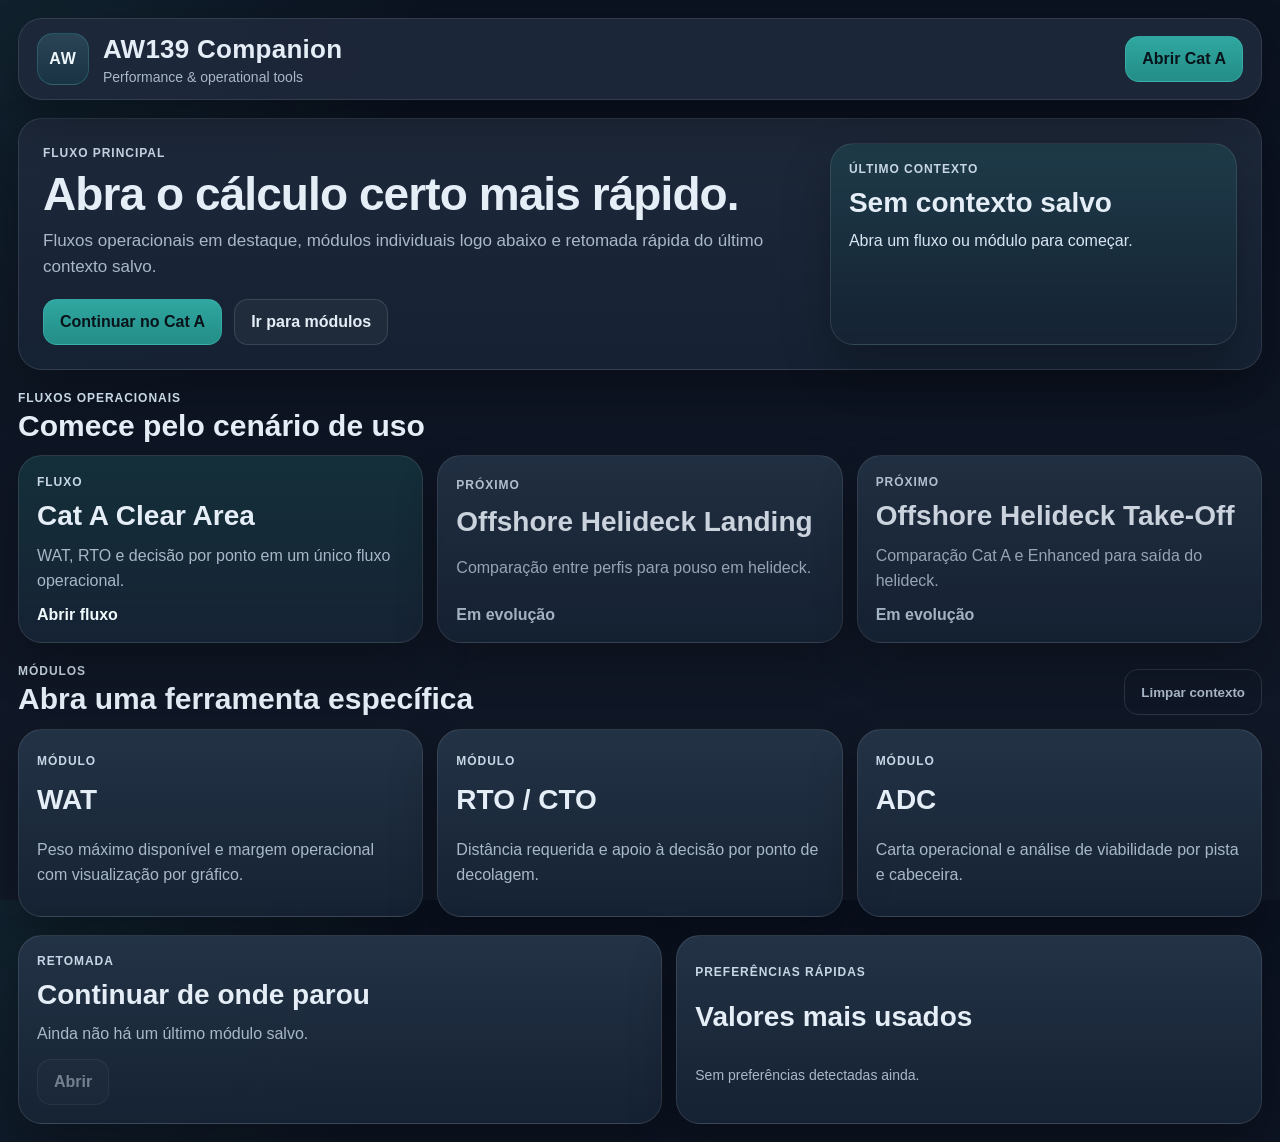
==== index.html @ 614b24d7 "Add files via upload" ====
<!doctype html>
<html lang="pt-BR">
<head>
  <meta charset="utf-8">
  <meta name="viewport" content="width=device-width, initial-scale=1, viewport-fit=cover">
  <meta name="theme-color" content="#0b1220">
  <title>AW139 Companion</title>
  <link rel="stylesheet" href="styles.css">
</head>
<body>
  <main class="home-shell">
    <header class="home-topbar">
      <div class="home-brand">
        <div class="brand-mark" aria-hidden="true">AW</div>
        <div>
          <div class="brand-title">AW139 Companion</div>
          <div class="brand-subtitle">Performance & operational tools</div>
        </div>
      </div>
      <nav class="topbar-actions" aria-label="Ações rápidas">
        <a class="topbar-btn primary" href="cata/">Abrir Cat A</a>
      </nav>
    </header>

    <section class="hero-panel">
      <div class="hero-copy">
        <span class="eyebrow">Fluxo principal</span>
        <h1>Abra o cálculo certo mais rápido.</h1>
        <p>Fluxos operacionais em destaque, módulos individuais logo abaixo e retomada rápida do último contexto salvo.</p>
        <div class="hero-actions">
          <a class="hero-btn primary" href="cata/">Continuar no Cat A</a>
          <a class="hero-btn" href="#modules">Ir para módulos</a>
        </div>
      </div>
      <aside class="resume-card" id="resumeCard">
        <span class="resume-tag">Último contexto</span>
        <h2 id="resumeTitle">Sem contexto salvo</h2>
        <p id="resumeSummary">Abra um fluxo ou módulo para começar.</p>
        <div class="resume-chips" id="resumeChips"></div>
      </aside>
    </section>

    <section class="home-section">
      <div class="section-head">
        <div>
          <span class="section-kicker">Fluxos operacionais</span>
          <h2>Comece pelo cenário de uso</h2>
        </div>
      </div>
      <div class="flow-grid">
        <a class="flow-card featured" href="cata/">
          <span class="card-tag">Fluxo</span>
          <h3>Cat A Clear Area</h3>
          <p>WAT, RTO e decisão por ponto em um único fluxo operacional.</p>
          <span class="card-cta">Abrir fluxo</span>
        </a>
        <article class="flow-card muted">
          <span class="card-tag">Próximo</span>
          <h3>Offshore Helideck Landing</h3>
          <p>Comparação entre perfis para pouso em helideck.</p>
          <span class="card-soon">Em evolução</span>
        </article>
        <article class="flow-card muted">
          <span class="card-tag">Próximo</span>
          <h3>Offshore Helideck Take-Off</h3>
          <p>Comparação Cat A e Enhanced para saída do helideck.</p>
          <span class="card-soon">Em evolução</span>
        </article>
      </div>
    </section>

    <section class="home-section" id="modules">
      <div class="section-head split">
        <div>
          <span class="section-kicker">Módulos</span>
          <h2>Abra uma ferramenta específica</h2>
        </div>
        <button id="clearContextBtn" class="ghost-btn" type="button">Limpar contexto</button>
      </div>
      <div class="module-grid">
        <a class="module-card" href="wat/?back=1&return=../index.html">
          <span class="card-tag">Módulo</span>
          <h3>WAT</h3>
          <p>Peso máximo disponível e margem operacional com visualização por gráfico.</p>
        </a>
        <a class="module-card" href="rto/?back=1&return=../index.html">
          <span class="card-tag">Módulo</span>
          <h3>RTO / CTO</h3>
          <p>Distância requerida e apoio à decisão por ponto de decolagem.</p>
        </a>
        <a class="module-card" href="adc/?back=1&return=../index.html">
          <span class="card-tag">Módulo</span>
          <h3>ADC</h3>
          <p>Carta operacional e análise de viabilidade por pista e cabeceira.</p>
        </a>
      </div>
    </section>

    <section class="home-section utility-grid">
      <article class="utility-card">
        <span class="card-tag">Retomada</span>
        <h3>Continuar de onde parou</h3>
        <p id="continueText">Ainda não há um último módulo salvo.</p>
        <a id="continueLink" class="utility-link disabled" href="cata/" aria-disabled="true">Abrir</a>
      </article>
      <article class="utility-card">
        <span class="card-tag">Preferências rápidas</span>
        <h3>Valores mais usados</h3>
        <div class="preference-list" id="preferenceList">
          <span class="empty-state">Sem preferências detectadas ainda.</span>
        </div>
      </article>
    </section>
  </main>
  <script src="shared/home.js"></script>
</body>
</html>
---- styles.css ----
:root{
  --bg:#0b1220;
  --bg2:#111827;
  --panel:#1e293b;
  --panel-2:#243447;
  --panel-3:#162334;
  --text:#e5eef7;
  --muted:#a9b8c8;
  --accent:#2fa7a0;
  --accent-2:#46c2ba;
  --line:rgba(255,255,255,.10);
  --shadow:0 22px 48px rgba(0,0,0,.28);
}
*{box-sizing:border-box}
html,body{height:100%}
body{
  margin:0;
  font-family:Inter,-apple-system,BlinkMacSystemFont,"Segoe UI",Roboto,Helvetica,Arial,sans-serif;
  color:var(--text);
  background:
    radial-gradient(circle at top left, rgba(70,194,186,.09), transparent 28%),
    linear-gradient(180deg,var(--bg) 0%,var(--bg2) 100%);
}

a{color:inherit}
.home-shell{min-height:100%;padding:18px;display:grid;gap:18px;max-width:1480px;margin:0 auto}
.home-topbar,
.hero-panel,
.flow-card,
.module-card,
.utility-card,
.resume-card{
  border:1px solid var(--line);
  border-radius:24px;
  box-shadow:var(--shadow);
}
.home-topbar{
  display:flex;
  align-items:center;
  justify-content:space-between;
  gap:16px;
  padding:14px 18px;
  background:rgba(30,41,59,.92);
  backdrop-filter:blur(12px);
}
.home-brand{display:flex;align-items:center;gap:14px;min-width:0}
.brand-mark{
  width:52px;height:52px;border-radius:16px;
  display:grid;place-items:center;
  font-weight:800;letter-spacing:.06em;
  background:linear-gradient(180deg,#2a4355,#193244);
  color:#eef8fb;
  border:1px solid rgba(70,194,186,.25);
}
.brand-title{font-size:26px;font-weight:700;letter-spacing:.01em}
.brand-subtitle{font-size:14px;color:var(--muted);margin-top:4px}
.topbar-actions{display:flex;gap:10px;align-items:center}
.topbar-btn,.hero-btn,.utility-link,.ghost-btn{
  border-radius:14px;
  border:1px solid rgba(255,255,255,.12);
  min-height:46px;
  padding:0 16px;
  display:inline-flex;
  align-items:center;
  justify-content:center;
  text-decoration:none;
  font-weight:700;
  cursor:pointer;
}
.topbar-btn.primary,.hero-btn.primary{
  background:linear-gradient(180deg,var(--accent),#248d87);
  color:#08131a;
  border-color:rgba(70,194,186,.45);
}
.hero-btn,.topbar-btn{background:rgba(255,255,255,.04)}
.ghost-btn{background:transparent;color:var(--muted)}
.hero-panel{
  display:grid;
  grid-template-columns:minmax(0,1.7fr) minmax(320px,.9fr);
  gap:18px;
  padding:24px;
  background:linear-gradient(180deg,rgba(30,41,59,.98),rgba(22,35,52,.96));
}
.eyebrow,.section-kicker,.card-tag,.resume-tag{
  display:inline-flex;
  align-items:center;
  gap:8px;
  font-size:12px;
  font-weight:800;
  letter-spacing:.08em;
  text-transform:uppercase;
  color:#c8d7e5;
}
.hero-copy h1{margin:10px 0 10px;font-size:46px;line-height:1.02;letter-spacing:-.02em}
.hero-copy p{margin:0;max-width:760px;color:var(--muted);line-height:1.55;font-size:17px}
.hero-actions{display:flex;gap:12px;flex-wrap:wrap;margin-top:18px}
.resume-card{
  background:linear-gradient(180deg,rgba(47,167,160,.16),rgba(22,35,52,.96));
  padding:18px;
  display:grid;
  gap:12px;
  align-content:start;
}
.resume-card h2{margin:0;font-size:28px;line-height:1.05}
.resume-card p{margin:0;color:#d8e6f2;line-height:1.5}
.resume-chips,.preference-list{display:flex;gap:8px;flex-wrap:wrap}
.chip,.pref-chip{
  min-height:34px;
  padding:6px 10px;
  border-radius:999px;
  background:rgba(255,255,255,.06);
  border:1px solid rgba(255,255,255,.08);
  color:#e6f1f9;
  font-size:12px;
}
.home-section{display:grid;gap:14px}
.section-head{display:flex;align-items:end;justify-content:space-between;gap:12px}
.section-head h2{margin:4px 0 0;font-size:30px;line-height:1.06}
.flow-grid{display:grid;grid-template-columns:repeat(3,minmax(0,1fr));gap:14px}
.flow-card,.module-card,.utility-card{
  position:relative;
  background:linear-gradient(180deg,rgba(36,52,71,.96),rgba(22,35,52,.96));
  padding:18px;
  text-decoration:none;
  display:grid;
  gap:12px;
  min-height:188px;
}
.flow-card.featured{
  background:linear-gradient(180deg,rgba(47,167,160,.18),rgba(22,35,52,.98));
}
.flow-card.muted{opacity:.88}
.flow-card h3,.module-card h3,.utility-card h3{margin:0;font-size:28px;line-height:1.08}
.flow-card p,.module-card p,.utility-card p{margin:0;color:var(--muted);line-height:1.55}
.card-cta,.card-soon{
  margin-top:auto;
  font-weight:700;
  color:#eff9fb;
}
.card-soon{color:#b8c8d6}
.module-grid{display:grid;grid-template-columns:repeat(3,minmax(0,1fr));gap:14px}
.utility-grid{display:grid;grid-template-columns:1.1fr 1fr;gap:14px}
.utility-link{
  justify-self:start;
  margin-top:auto;
  background:rgba(255,255,255,.04);
}
.utility-link.disabled{opacity:.45;pointer-events:none}
.empty-state{color:var(--muted);font-size:14px}

@media (max-width:1120px){
  .hero-panel{grid-template-columns:1fr}
  .flow-grid,.module-grid,.utility-grid{grid-template-columns:1fr 1fr}
}
@media (max-width:760px){
  .home-shell{padding:10px;gap:12px}
  .home-topbar{padding:12px 14px;align-items:flex-start;flex-direction:column}
  .brand-title{font-size:22px}
  .hero-copy h1{font-size:34px}
  .section-head h2{font-size:24px}
  .flow-grid,.module-grid,.utility-grid{grid-template-columns:1fr}
  .flow-card,.module-card,.utility-card{min-height:auto}
  .hero-panel{padding:18px}
}
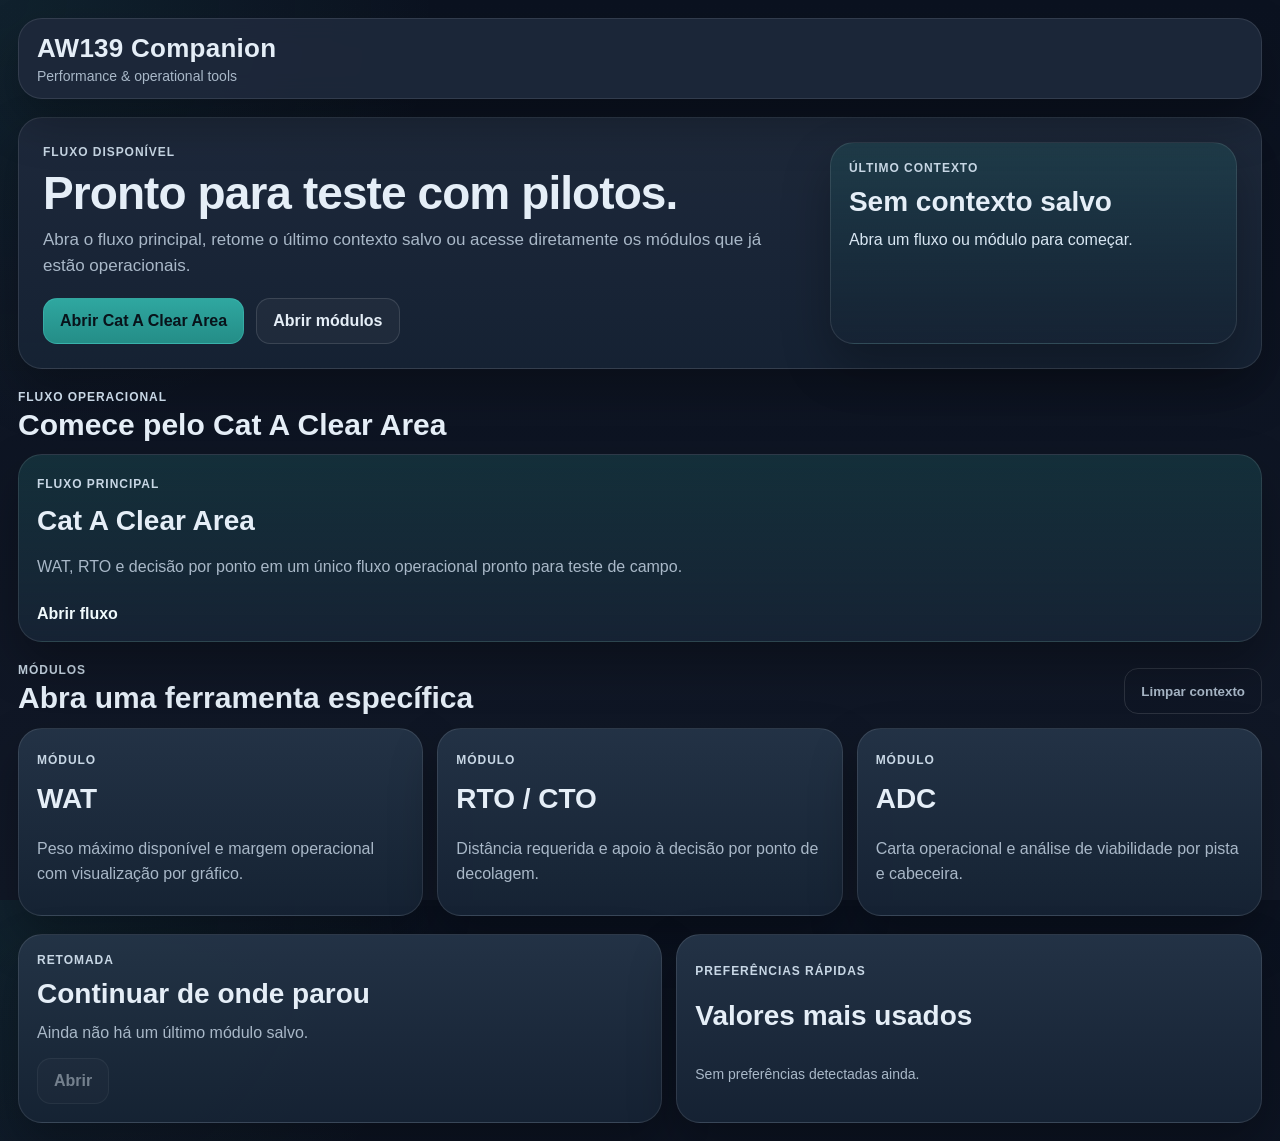
==== commit 3d87a7c2: "Add files via upload" ====
--- a/index.html
+++ b/index.html
@@ -17,19 +17,16 @@
           <div class="brand-subtitle">Performance & operational tools</div>
         </div>
       </div>
-      <nav class="topbar-actions" aria-label="Ações rápidas">
-        <a class="topbar-btn primary" href="cata/">Abrir Cat A</a>
-      </nav>
     </header>
 
     <section class="hero-panel">
       <div class="hero-copy">
-        <span class="eyebrow">Fluxo principal</span>
-        <h1>Abra o cálculo certo mais rápido.</h1>
-        <p>Fluxos operacionais em destaque, módulos individuais logo abaixo e retomada rápida do último contexto salvo.</p>
+        <span class="eyebrow">Fluxo disponível</span>
+        <h1>Pronto para teste com pilotos.</h1>
+        <p>Abra o fluxo principal, retome o último contexto salvo ou acesse diretamente os módulos que já estão operacionais.</p>
         <div class="hero-actions">
-          <a class="hero-btn primary" href="cata/">Continuar no Cat A</a>
-          <a class="hero-btn" href="#modules">Ir para módulos</a>
+          <a class="hero-btn primary" href="cata/">Abrir Cat A Clear Area</a>
+          <a class="hero-btn" href="#modules">Abrir módulos</a>
         </div>
       </div>
       <aside class="resume-card" id="resumeCard">
@@ -43,29 +40,17 @@
     <section class="home-section">
       <div class="section-head">
         <div>
-          <span class="section-kicker">Fluxos operacionais</span>
-          <h2>Comece pelo cenário de uso</h2>
+          <span class="section-kicker">Fluxo operacional</span>
+          <h2>Comece pelo Cat A Clear Area</h2>
         </div>
       </div>
-      <div class="flow-grid">
+      <div class="flow-grid single-flow">
         <a class="flow-card featured" href="cata/">
-          <span class="card-tag">Fluxo</span>
+          <span class="card-tag">Fluxo principal</span>
           <h3>Cat A Clear Area</h3>
-          <p>WAT, RTO e decisão por ponto em um único fluxo operacional.</p>
+          <p>WAT, RTO e decisão por ponto em um único fluxo operacional pronto para teste de campo.</p>
           <span class="card-cta">Abrir fluxo</span>
         </a>
-        <article class="flow-card muted">
-          <span class="card-tag">Próximo</span>
-          <h3>Offshore Helideck Landing</h3>
-          <p>Comparação entre perfis para pouso em helideck.</p>
-          <span class="card-soon">Em evolução</span>
-        </article>
-        <article class="flow-card muted">
-          <span class="card-tag">Próximo</span>
-          <h3>Offshore Helideck Take-Off</h3>
-          <p>Comparação Cat A e Enhanced para saída do helideck.</p>
-          <span class="card-soon">Em evolução</span>
-        </article>
       </div>
     </section>
 
--- a/styles.css
+++ b/styles.css
@@ -43,15 +43,8 @@
   background:rgba(30,41,59,.92);
   backdrop-filter:blur(12px);
 }
-.home-brand{display:flex;align-items:center;gap:14px;min-width:0}
-.brand-mark{
-  width:52px;height:52px;border-radius:16px;
-  display:grid;place-items:center;
-  font-weight:800;letter-spacing:.06em;
-  background:linear-gradient(180deg,#2a4355,#193244);
-  color:#eef8fb;
-  border:1px solid rgba(70,194,186,.25);
-}
+.home-brand{display:flex;align-items:center;gap:0;min-width:0}
+.brand-mark{display:none}
 .brand-title{font-size:26px;font-weight:700;letter-spacing:.01em}
 .brand-subtitle{font-size:14px;color:var(--muted);margin-top:4px}
 .topbar-actions{display:flex;gap:10px;align-items:center}
@@ -117,6 +110,7 @@
 .section-head{display:flex;align-items:end;justify-content:space-between;gap:12px}
 .section-head h2{margin:4px 0 0;font-size:30px;line-height:1.06}
 .flow-grid{display:grid;grid-template-columns:repeat(3,minmax(0,1fr));gap:14px}
+.flow-grid.single-flow{grid-template-columns:minmax(0,1fr)}
 .flow-card,.module-card,.utility-card{
   position:relative;
   background:linear-gradient(180deg,rgba(36,52,71,.96),rgba(22,35,52,.96));
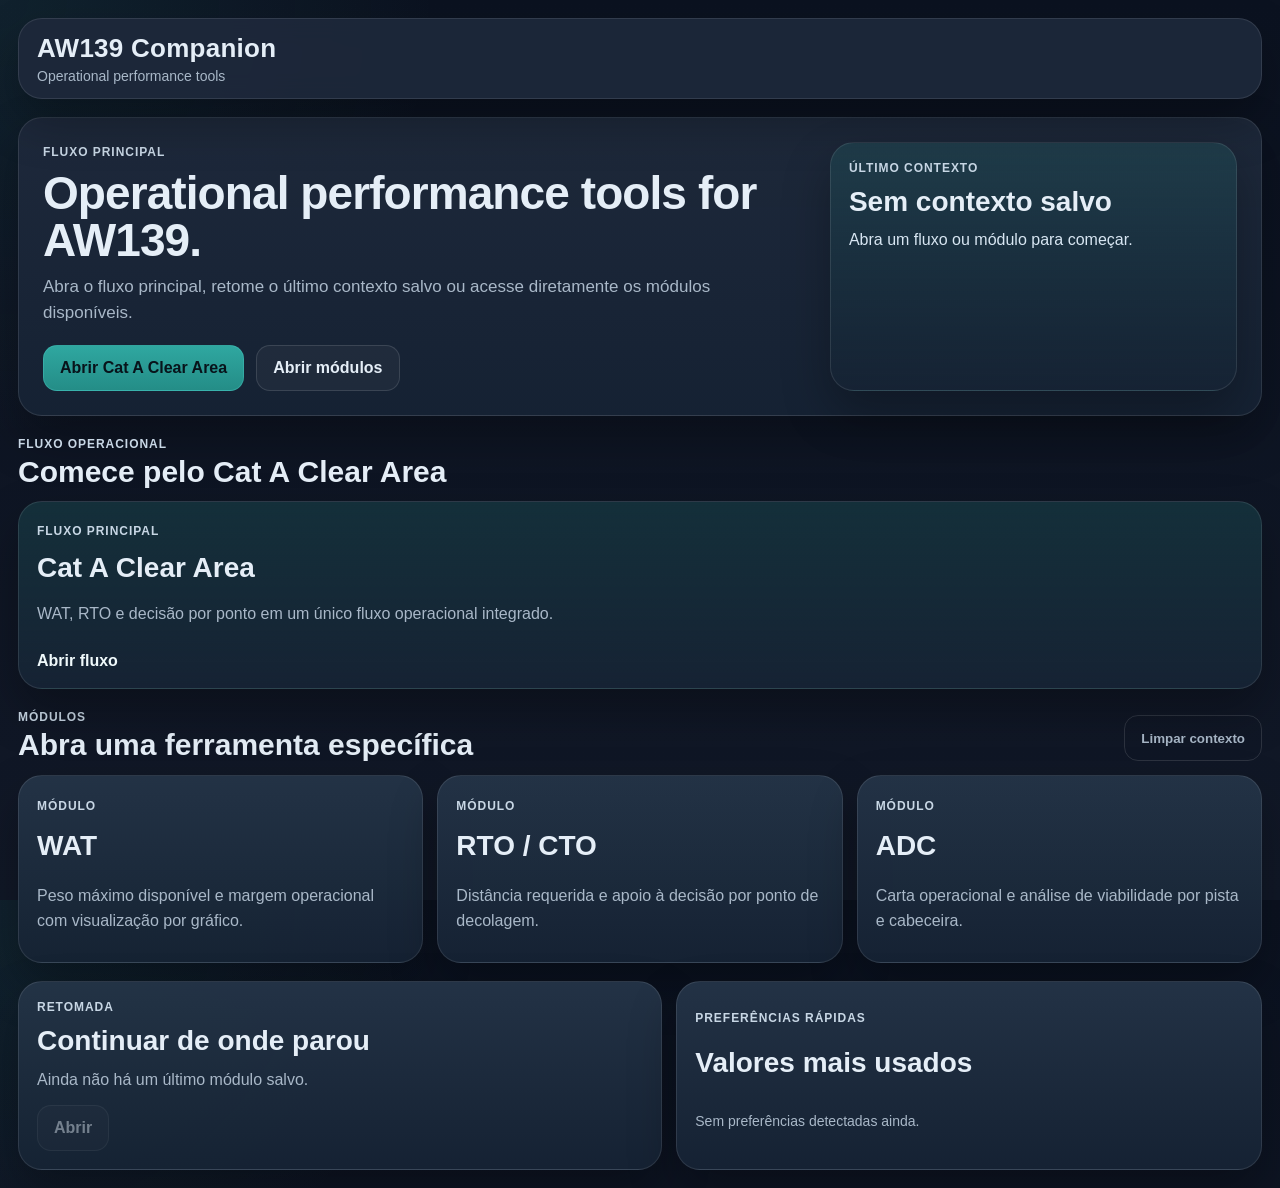
==== commit 3999e9d6: "Add files via upload" ====
--- a/index.html
+++ b/index.html
@@ -14,16 +14,16 @@
         <div class="brand-mark" aria-hidden="true">AW</div>
         <div>
           <div class="brand-title">AW139 Companion</div>
-          <div class="brand-subtitle">Performance & operational tools</div>
+          <div class="brand-subtitle">Operational performance tools</div>
         </div>
       </div>
     </header>
 
     <section class="hero-panel">
       <div class="hero-copy">
-        <span class="eyebrow">Fluxo disponível</span>
-        <h1>Pronto para teste com pilotos.</h1>
-        <p>Abra o fluxo principal, retome o último contexto salvo ou acesse diretamente os módulos que já estão operacionais.</p>
+        <span class="eyebrow">Fluxo principal</span>
+        <h1>Operational performance tools for AW139.</h1>
+        <p>Abra o fluxo principal, retome o último contexto salvo ou acesse diretamente os módulos disponíveis.</p>
         <div class="hero-actions">
           <a class="hero-btn primary" href="cata/">Abrir Cat A Clear Area</a>
           <a class="hero-btn" href="#modules">Abrir módulos</a>
@@ -48,7 +48,7 @@
         <a class="flow-card featured" href="cata/">
           <span class="card-tag">Fluxo principal</span>
           <h3>Cat A Clear Area</h3>
-          <p>WAT, RTO e decisão por ponto em um único fluxo operacional pronto para teste de campo.</p>
+          <p>WAT, RTO e decisão por ponto em um único fluxo operacional integrado.</p>
           <span class="card-cta">Abrir fluxo</span>
         </a>
       </div>
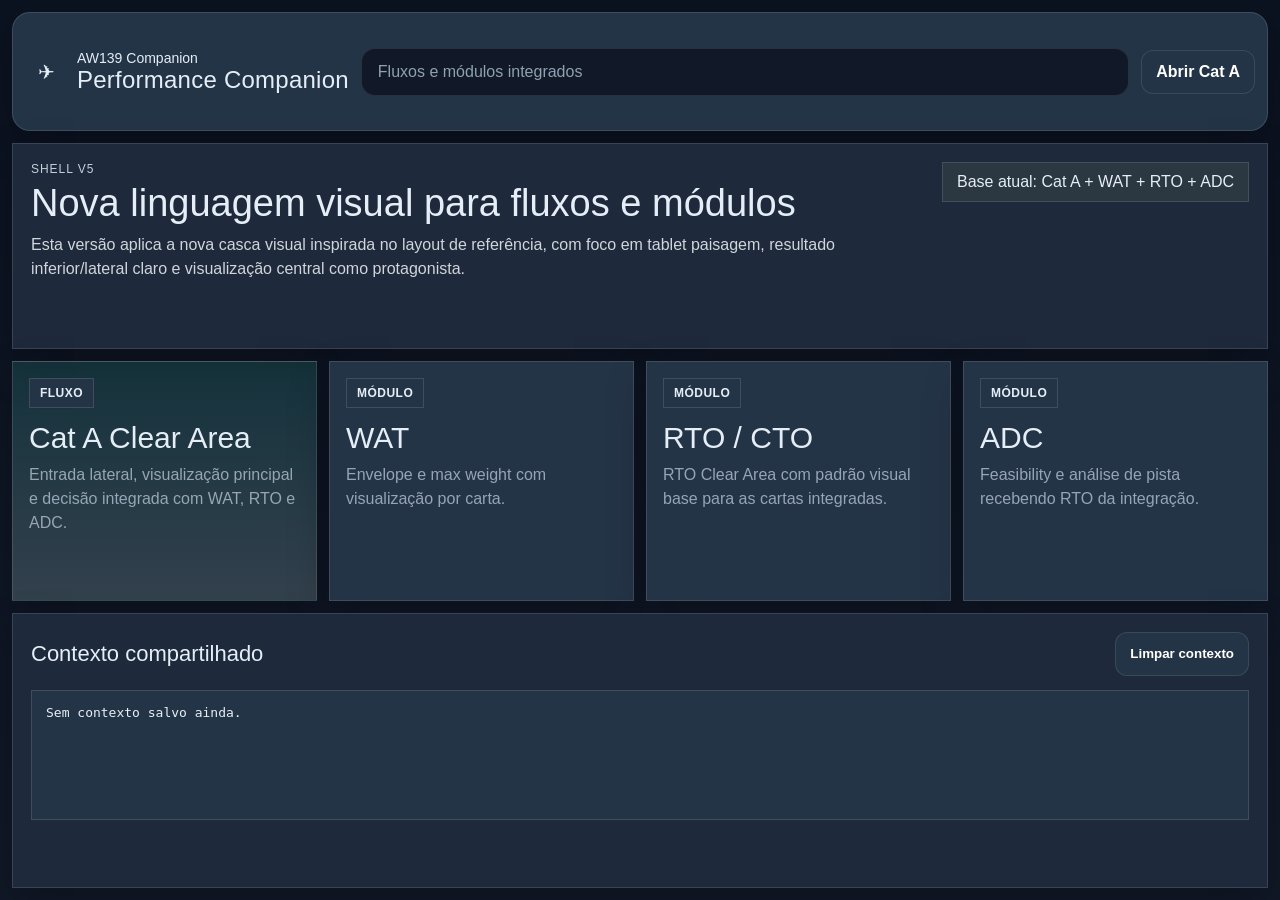
==== commit 00ed593a: "Add files via upload" ====
--- a/index.html
+++ b/index.html
@@ -3,98 +3,62 @@
 <head>
   <meta charset="utf-8">
   <meta name="viewport" content="width=device-width, initial-scale=1, viewport-fit=cover">
-  <meta name="theme-color" content="#0b1220">
-  <title>AW139 Companion</title>
+  <meta name="theme-color" content="#111b26">
+  <title>AW139 Companion — Integração v5</title>
   <link rel="stylesheet" href="styles.css">
 </head>
 <body>
   <main class="home-shell">
     <header class="home-topbar">
       <div class="home-brand">
-        <div class="brand-mark" aria-hidden="true">AW</div>
+        <div class="brand-icon">✈</div>
         <div>
-          <div class="brand-title">AW139 Companion</div>
-          <div class="brand-subtitle">Operational performance tools</div>
+          <div class="brand-line">AW139 Companion</div>
+          <div class="brand-title">Performance Companion</div>
         </div>
       </div>
+      <div class="home-search">Fluxos e módulos integrados</div>
+      <a class="home-action" href="cata/">Abrir Cat A</a>
     </header>
 
     <section class="hero-panel">
-      <div class="hero-copy">
-        <span class="eyebrow">Fluxo principal</span>
-        <h1>Operational performance tools for AW139.</h1>
-        <p>Abra o fluxo principal, retome o último contexto salvo ou acesse diretamente os módulos disponíveis.</p>
-        <div class="hero-actions">
-          <a class="hero-btn primary" href="cata/">Abrir Cat A Clear Area</a>
-          <a class="hero-btn" href="#modules">Abrir módulos</a>
-        </div>
+      <div>
+        <div class="eyebrow">Shell v5</div>
+        <h1>Nova linguagem visual para fluxos e módulos</h1>
+        <p>Esta versão aplica a nova casca visual inspirada no layout de referência, com foco em tablet paisagem, resultado inferior/lateral claro e visualização central como protagonista.</p>
       </div>
-      <aside class="resume-card" id="resumeCard">
-        <span class="resume-tag">Último contexto</span>
-        <h2 id="resumeTitle">Sem contexto salvo</h2>
-        <p id="resumeSummary">Abra um fluxo ou módulo para começar.</p>
-        <div class="resume-chips" id="resumeChips"></div>
-      </aside>
+      <div class="hero-pill">Base atual: Cat A + WAT + RTO + ADC</div>
     </section>
 
-    <section class="home-section">
-      <div class="section-head">
-        <div>
-          <span class="section-kicker">Fluxo operacional</span>
-          <h2>Comece pelo Cat A Clear Area</h2>
-        </div>
-      </div>
-      <div class="flow-grid single-flow">
-        <a class="flow-card featured" href="cata/">
-          <span class="card-tag">Fluxo principal</span>
-          <h3>Cat A Clear Area</h3>
-          <p>WAT, RTO e decisão por ponto em um único fluxo operacional integrado.</p>
-          <span class="card-cta">Abrir fluxo</span>
-        </a>
-      </div>
+    <section class="module-grid">
+      <a class="module-card featured" href="cata/">
+        <span class="module-tag">Fluxo</span>
+        <h2>Cat A Clear Area</h2>
+        <p>Entrada lateral, visualização principal e decisão integrada com WAT, RTO e ADC.</p>
+      </a>
+      <a class="module-card" href="wat/?back=1&return=../index.html">
+        <span class="module-tag">Módulo</span>
+        <h2>WAT</h2>
+        <p>Envelope e max weight com visualização por carta.</p>
+      </a>
+      <a class="module-card" href="rto/?back=1&return=../index.html">
+        <span class="module-tag">Módulo</span>
+        <h2>RTO / CTO</h2>
+        <p>RTO Clear Area com padrão visual base para as cartas integradas.</p>
+      </a>
+      <a class="module-card" href="adc/?back=1&return=../index.html">
+        <span class="module-tag">Módulo</span>
+        <h2>ADC</h2>
+        <p>Feasibility e análise de pista recebendo RTO da integração.</p>
+      </a>
     </section>
 
-    <section class="home-section" id="modules">
-      <div class="section-head split">
-        <div>
-          <span class="section-kicker">Módulos</span>
-          <h2>Abra uma ferramenta específica</h2>
-        </div>
-        <button id="clearContextBtn" class="ghost-btn" type="button">Limpar contexto</button>
+    <section class="context-panel">
+      <div class="section-head">
+        <h3>Contexto compartilhado</h3>
+        <button id="clearContextBtn" class="mini-btn" type="button">Limpar contexto</button>
       </div>
-      <div class="module-grid">
-        <a class="module-card" href="wat/?back=1&return=../index.html">
-          <span class="card-tag">Módulo</span>
-          <h3>WAT</h3>
-          <p>Peso máximo disponível e margem operacional com visualização por gráfico.</p>
-        </a>
-        <a class="module-card" href="rto/?back=1&return=../index.html">
-          <span class="card-tag">Módulo</span>
-          <h3>RTO / CTO</h3>
-          <p>Distância requerida e apoio à decisão por ponto de decolagem.</p>
-        </a>
-        <a class="module-card" href="adc/?back=1&return=../index.html">
-          <span class="card-tag">Módulo</span>
-          <h3>ADC</h3>
-          <p>Carta operacional e análise de viabilidade por pista e cabeceira.</p>
-        </a>
-      </div>
-    </section>
-
-    <section class="home-section utility-grid">
-      <article class="utility-card">
-        <span class="card-tag">Retomada</span>
-        <h3>Continuar de onde parou</h3>
-        <p id="continueText">Ainda não há um último módulo salvo.</p>
-        <a id="continueLink" class="utility-link disabled" href="cata/" aria-disabled="true">Abrir</a>
-      </article>
-      <article class="utility-card">
-        <span class="card-tag">Preferências rápidas</span>
-        <h3>Valores mais usados</h3>
-        <div class="preference-list" id="preferenceList">
-          <span class="empty-state">Sem preferências detectadas ainda.</span>
-        </div>
-      </article>
+      <pre id="ctxBox" class="context-box">Sem contexto salvo ainda.</pre>
     </section>
   </main>
   <script src="shared/home.js"></script>
--- a/styles.css
+++ b/styles.css
@@ -1,158 +1,21 @@
-:root{
-  --bg:#0b1220;
-  --bg2:#111827;
-  --panel:#1e293b;
-  --panel-2:#243447;
-  --panel-3:#162334;
-  --text:#e5eef7;
-  --muted:#a9b8c8;
-  --accent:#2fa7a0;
-  --accent-2:#46c2ba;
-  --line:rgba(255,255,255,.10);
-  --shadow:0 22px 48px rgba(0,0,0,.28);
+:root {
+  --bg: #0B1220;
+  --bg2: #111827;
+  --panel: #1E293B;
+  --card: #1E293B;
+  --card-2: #243447;
+  --text: #E5EEF7;
+  --muted: #A9B8C8;
+  --accent: #2FA7A0;
+  --line: rgba(255,255,255,.12);
+  --shadow: 0 18px 40px rgba(0,0,0,.24);
 }
-*{box-sizing:border-box}
-html,body{height:100%}
-body{
-  margin:0;
-  font-family:Inter,-apple-system,BlinkMacSystemFont,"Segoe UI",Roboto,Helvetica,Arial,sans-serif;
-  color:var(--text);
-  background:
-    radial-gradient(circle at top left, rgba(70,194,186,.09), transparent 28%),
-    linear-gradient(180deg,var(--bg) 0%,var(--bg2) 100%);
-}
-
-a{color:inherit}
-.home-shell{min-height:100%;padding:18px;display:grid;gap:18px;max-width:1480px;margin:0 auto}
-.home-topbar,
-.hero-panel,
-.flow-card,
-.module-card,
-.utility-card,
-.resume-card{
-  border:1px solid var(--line);
-  border-radius:24px;
-  box-shadow:var(--shadow);
-}
-.home-topbar{
-  display:flex;
-  align-items:center;
-  justify-content:space-between;
-  gap:16px;
-  padding:14px 18px;
-  background:rgba(30,41,59,.92);
-  backdrop-filter:blur(12px);
-}
-.home-brand{display:flex;align-items:center;gap:0;min-width:0}
-.brand-mark{display:none}
-.brand-title{font-size:26px;font-weight:700;letter-spacing:.01em}
-.brand-subtitle{font-size:14px;color:var(--muted);margin-top:4px}
-.topbar-actions{display:flex;gap:10px;align-items:center}
-.topbar-btn,.hero-btn,.utility-link,.ghost-btn{
-  border-radius:14px;
-  border:1px solid rgba(255,255,255,.12);
-  min-height:46px;
-  padding:0 16px;
-  display:inline-flex;
-  align-items:center;
-  justify-content:center;
-  text-decoration:none;
-  font-weight:700;
-  cursor:pointer;
-}
-.topbar-btn.primary,.hero-btn.primary{
-  background:linear-gradient(180deg,var(--accent),#248d87);
-  color:#08131a;
-  border-color:rgba(70,194,186,.45);
-}
-.hero-btn,.topbar-btn{background:rgba(255,255,255,.04)}
-.ghost-btn{background:transparent;color:var(--muted)}
-.hero-panel{
-  display:grid;
-  grid-template-columns:minmax(0,1.7fr) minmax(320px,.9fr);
-  gap:18px;
-  padding:24px;
-  background:linear-gradient(180deg,rgba(30,41,59,.98),rgba(22,35,52,.96));
-}
-.eyebrow,.section-kicker,.card-tag,.resume-tag{
-  display:inline-flex;
-  align-items:center;
-  gap:8px;
-  font-size:12px;
-  font-weight:800;
-  letter-spacing:.08em;
-  text-transform:uppercase;
-  color:#c8d7e5;
-}
-.hero-copy h1{margin:10px 0 10px;font-size:46px;line-height:1.02;letter-spacing:-.02em}
-.hero-copy p{margin:0;max-width:760px;color:var(--muted);line-height:1.55;font-size:17px}
-.hero-actions{display:flex;gap:12px;flex-wrap:wrap;margin-top:18px}
-.resume-card{
-  background:linear-gradient(180deg,rgba(47,167,160,.16),rgba(22,35,52,.96));
-  padding:18px;
-  display:grid;
-  gap:12px;
-  align-content:start;
-}
-.resume-card h2{margin:0;font-size:28px;line-height:1.05}
-.resume-card p{margin:0;color:#d8e6f2;line-height:1.5}
-.resume-chips,.preference-list{display:flex;gap:8px;flex-wrap:wrap}
-.chip,.pref-chip{
-  min-height:34px;
-  padding:6px 10px;
-  border-radius:999px;
-  background:rgba(255,255,255,.06);
-  border:1px solid rgba(255,255,255,.08);
-  color:#e6f1f9;
-  font-size:12px;
-}
-.home-section{display:grid;gap:14px}
-.section-head{display:flex;align-items:end;justify-content:space-between;gap:12px}
-.section-head h2{margin:4px 0 0;font-size:30px;line-height:1.06}
-.flow-grid{display:grid;grid-template-columns:repeat(3,minmax(0,1fr));gap:14px}
-.flow-grid.single-flow{grid-template-columns:minmax(0,1fr)}
-.flow-card,.module-card,.utility-card{
-  position:relative;
-  background:linear-gradient(180deg,rgba(36,52,71,.96),rgba(22,35,52,.96));
-  padding:18px;
-  text-decoration:none;
-  display:grid;
-  gap:12px;
-  min-height:188px;
-}
-.flow-card.featured{
-  background:linear-gradient(180deg,rgba(47,167,160,.18),rgba(22,35,52,.98));
-}
-.flow-card.muted{opacity:.88}
-.flow-card h3,.module-card h3,.utility-card h3{margin:0;font-size:28px;line-height:1.08}
-.flow-card p,.module-card p,.utility-card p{margin:0;color:var(--muted);line-height:1.55}
-.card-cta,.card-soon{
-  margin-top:auto;
-  font-weight:700;
-  color:#eff9fb;
-}
-.card-soon{color:#b8c8d6}
-.module-grid{display:grid;grid-template-columns:repeat(3,minmax(0,1fr));gap:14px}
-.utility-grid{display:grid;grid-template-columns:1.1fr 1fr;gap:14px}
-.utility-link{
-  justify-self:start;
-  margin-top:auto;
-  background:rgba(255,255,255,.04);
-}
-.utility-link.disabled{opacity:.45;pointer-events:none}
-.empty-state{color:var(--muted);font-size:14px}
-
-@media (max-width:1120px){
-  .hero-panel{grid-template-columns:1fr}
-  .flow-grid,.module-grid,.utility-grid{grid-template-columns:1fr 1fr}
-}
-@media (max-width:760px){
-  .home-shell{padding:10px;gap:12px}
-  .home-topbar{padding:12px 14px;align-items:flex-start;flex-direction:column}
-  .brand-title{font-size:22px}
-  .hero-copy h1{font-size:34px}
-  .section-head h2{font-size:24px}
-  .flow-grid,.module-grid,.utility-grid{grid-template-columns:1fr}
-  .flow-card,.module-card,.utility-card{min-height:auto}
-  .hero-panel{padding:18px}
-}
+*{box-sizing:border-box}html,body{height:100%}body{margin:0;font-family:Inter,-apple-system,BlinkMacSystemFont,"Segoe UI",Roboto,Helvetica,Arial,sans-serif;color:var(--text);background:linear-gradient(180deg,var(--bg) 0%,var(--bg2) 100%)}
+.home-shell{min-height:100%;padding:12px;display:grid;gap:12px}
+.home-topbar{display:grid;grid-template-columns:auto 1fr auto;gap:12px;align-items:center;background:#243447;border:1px solid var(--line);border-radius:18px;padding:10px 12px;box-shadow:var(--shadow)}
+.home-brand{display:flex;align-items:center;gap:10px}.brand-icon{width:42px;height:42px;border-radius:12px;background:#243447;display:grid;place-items:center;font-size:20px}.brand-line{font-size:14px}.brand-title{font-size:24px;font-weight:300;letter-spacing:.01em}.home-search{height:48px;border-radius:14px;border:1px solid rgba(255,255,255,.1);background:#111827;display:flex;align-items:center;padding:0 16px;color:#8FA1B2}.home-action,.mini-btn{height:44px;border-radius:12px;border:1px solid rgba(255,255,255,.1);background:#243447;color:#fff;text-decoration:none;display:inline-flex;align-items:center;justify-content:center;padding:0 14px;font-weight:700;cursor:pointer}
+.hero-panel,.context-panel{background:#1E293B;border:1px solid var(--line);box-shadow:var(--shadow);padding:18px}.hero-panel{display:flex;justify-content:space-between;gap:12px;align-items:flex-start}.eyebrow{font-size:12px;letter-spacing:.08em;text-transform:uppercase;color:#e0eef8;opacity:.85}.hero-panel h1{margin:8px 0 10px;font-size:38px;line-height:1.02;font-weight:300}.hero-panel p{margin:0;max-width:850px;color:#f2f7fa;opacity:.84;line-height:1.5}.hero-pill{padding:10px 14px;background:#2b3741;border:1px solid rgba(255,255,255,.12);white-space:nowrap}
+.module-grid{display:grid;grid-template-columns:repeat(4,minmax(0,1fr));gap:12px}.module-card{display:block;text-decoration:none;color:inherit;background:#243447;border:1px solid var(--line);box-shadow:var(--shadow);padding:16px;min-height:180px}.module-card.featured{background:linear-gradient(180deg,rgba(47,167,160,.20),rgba(52,66,78,.96))}.module-tag{display:inline-block;padding:7px 10px;background:#243447;border:1px solid rgba(255,255,255,.12);font-size:12px;font-weight:800;letter-spacing:.04em;text-transform:uppercase}.module-card h2{margin:14px 0 10px;font-size:30px;font-weight:300;line-height:1.04}.module-card p{margin:0;color:#A9B8C8;opacity:.86;line-height:1.5}
+.section-head{display:flex;align-items:center;justify-content:space-between;gap:10px}.section-head h3{margin:0;font-size:22px;font-weight:300}.context-box{margin:14px 0 0;background:#243447;border:1px solid rgba(255,255,255,.12);padding:14px;min-height:130px;white-space:pre-wrap;overflow:auto;color:#e8f0f6}
+@media(max-width:1100px){.module-grid{grid-template-columns:repeat(2,minmax(0,1fr))}.hero-panel{flex-direction:column}.home-topbar{grid-template-columns:1fr}}
+@media(max-width:680px){.home-shell{padding:8px}.module-grid{grid-template-columns:1fr}.hero-panel h1{font-size:28px}.brand-title{font-size:18px}}
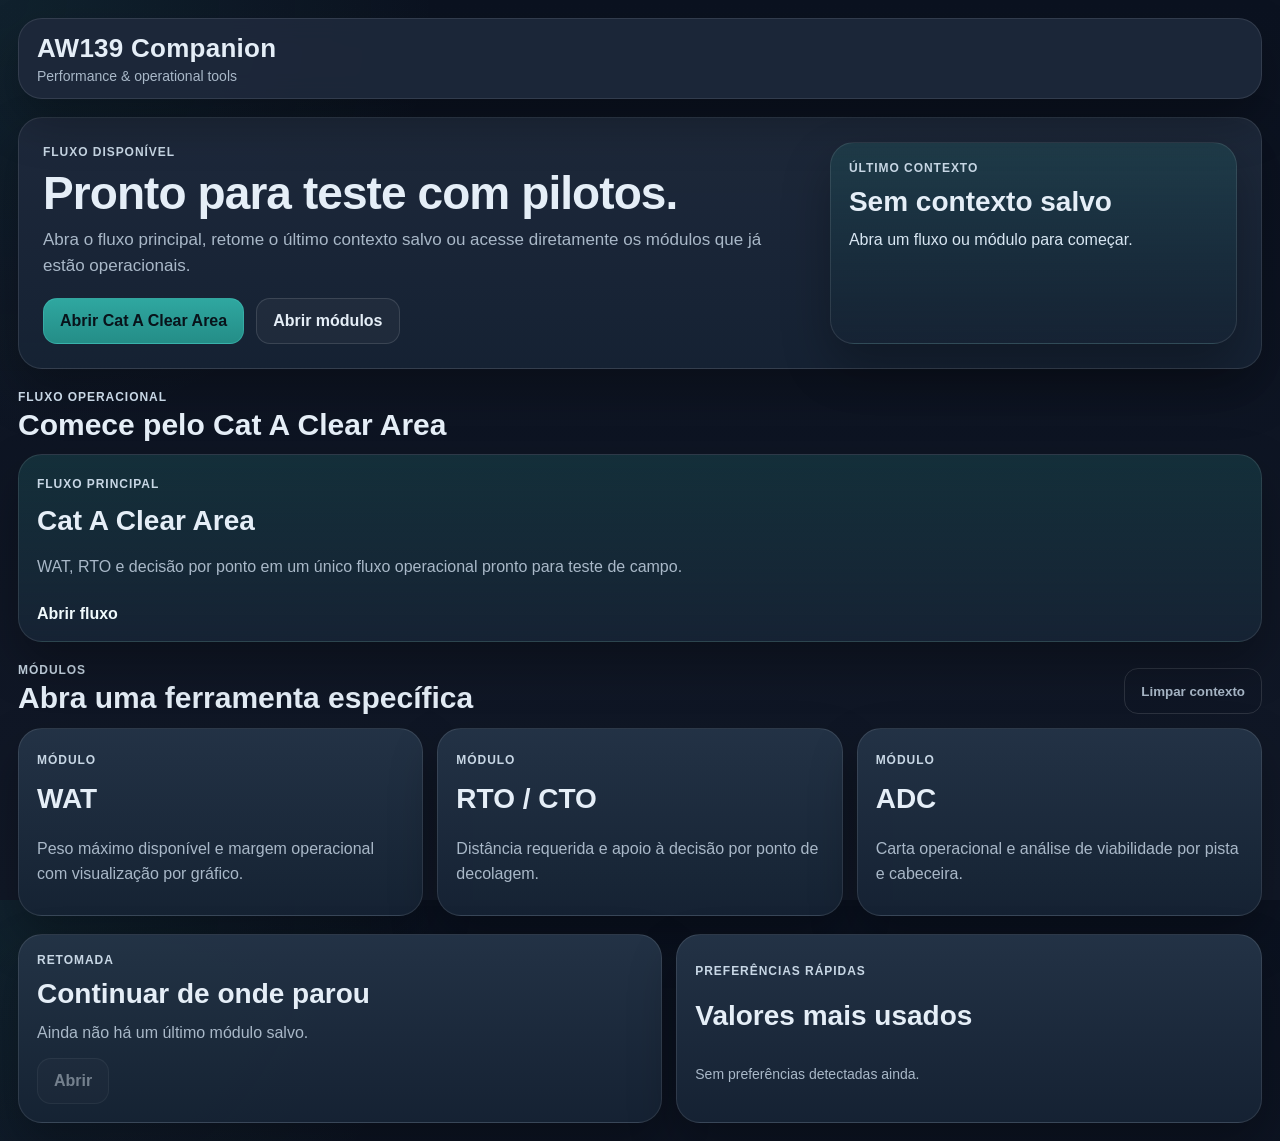
==== commit 1f1d035c: "Add files via upload" ====
--- a/index.html
+++ b/index.html
@@ -3,62 +3,98 @@
 <head>
   <meta charset="utf-8">
   <meta name="viewport" content="width=device-width, initial-scale=1, viewport-fit=cover">
-  <meta name="theme-color" content="#111b26">
-  <title>AW139 Companion — Integração v5</title>
+  <meta name="theme-color" content="#0b1220">
+  <title>AW139 Companion</title>
   <link rel="stylesheet" href="styles.css">
 </head>
 <body>
   <main class="home-shell">
     <header class="home-topbar">
       <div class="home-brand">
-        <div class="brand-icon">✈</div>
+        <div class="brand-mark" aria-hidden="true">AW</div>
         <div>
-          <div class="brand-line">AW139 Companion</div>
-          <div class="brand-title">Performance Companion</div>
+          <div class="brand-title">AW139 Companion</div>
+          <div class="brand-subtitle">Performance & operational tools</div>
         </div>
       </div>
-      <div class="home-search">Fluxos e módulos integrados</div>
-      <a class="home-action" href="cata/">Abrir Cat A</a>
     </header>
 
     <section class="hero-panel">
-      <div>
-        <div class="eyebrow">Shell v5</div>
-        <h1>Nova linguagem visual para fluxos e módulos</h1>
-        <p>Esta versão aplica a nova casca visual inspirada no layout de referência, com foco em tablet paisagem, resultado inferior/lateral claro e visualização central como protagonista.</p>
+      <div class="hero-copy">
+        <span class="eyebrow">Fluxo disponível</span>
+        <h1>Pronto para teste com pilotos.</h1>
+        <p>Abra o fluxo principal, retome o último contexto salvo ou acesse diretamente os módulos que já estão operacionais.</p>
+        <div class="hero-actions">
+          <a class="hero-btn primary" href="cata/">Abrir Cat A Clear Area</a>
+          <a class="hero-btn" href="#modules">Abrir módulos</a>
+        </div>
       </div>
-      <div class="hero-pill">Base atual: Cat A + WAT + RTO + ADC</div>
+      <aside class="resume-card" id="resumeCard">
+        <span class="resume-tag">Último contexto</span>
+        <h2 id="resumeTitle">Sem contexto salvo</h2>
+        <p id="resumeSummary">Abra um fluxo ou módulo para começar.</p>
+        <div class="resume-chips" id="resumeChips"></div>
+      </aside>
     </section>
 
-    <section class="module-grid">
-      <a class="module-card featured" href="cata/">
-        <span class="module-tag">Fluxo</span>
-        <h2>Cat A Clear Area</h2>
-        <p>Entrada lateral, visualização principal e decisão integrada com WAT, RTO e ADC.</p>
-      </a>
-      <a class="module-card" href="wat/?back=1&return=../index.html">
-        <span class="module-tag">Módulo</span>
-        <h2>WAT</h2>
-        <p>Envelope e max weight com visualização por carta.</p>
-      </a>
-      <a class="module-card" href="rto/?back=1&return=../index.html">
-        <span class="module-tag">Módulo</span>
-        <h2>RTO / CTO</h2>
-        <p>RTO Clear Area com padrão visual base para as cartas integradas.</p>
-      </a>
-      <a class="module-card" href="adc/?back=1&return=../index.html">
-        <span class="module-tag">Módulo</span>
-        <h2>ADC</h2>
-        <p>Feasibility e análise de pista recebendo RTO da integração.</p>
-      </a>
+    <section class="home-section">
+      <div class="section-head">
+        <div>
+          <span class="section-kicker">Fluxo operacional</span>
+          <h2>Comece pelo Cat A Clear Area</h2>
+        </div>
+      </div>
+      <div class="flow-grid single-flow">
+        <a class="flow-card featured" href="cata/">
+          <span class="card-tag">Fluxo principal</span>
+          <h3>Cat A Clear Area</h3>
+          <p>WAT, RTO e decisão por ponto em um único fluxo operacional pronto para teste de campo.</p>
+          <span class="card-cta">Abrir fluxo</span>
+        </a>
+      </div>
     </section>
 
-    <section class="context-panel">
-      <div class="section-head">
-        <h3>Contexto compartilhado</h3>
-        <button id="clearContextBtn" class="mini-btn" type="button">Limpar contexto</button>
+    <section class="home-section" id="modules">
+      <div class="section-head split">
+        <div>
+          <span class="section-kicker">Módulos</span>
+          <h2>Abra uma ferramenta específica</h2>
+        </div>
+        <button id="clearContextBtn" class="ghost-btn" type="button">Limpar contexto</button>
       </div>
-      <pre id="ctxBox" class="context-box">Sem contexto salvo ainda.</pre>
+      <div class="module-grid">
+        <a class="module-card" href="wat/?back=1&return=../index.html">
+          <span class="card-tag">Módulo</span>
+          <h3>WAT</h3>
+          <p>Peso máximo disponível e margem operacional com visualização por gráfico.</p>
+        </a>
+        <a class="module-card" href="rto/?back=1&return=../index.html">
+          <span class="card-tag">Módulo</span>
+          <h3>RTO / CTO</h3>
+          <p>Distância requerida e apoio à decisão por ponto de decolagem.</p>
+        </a>
+        <a class="module-card" href="adc/?back=1&return=../index.html">
+          <span class="card-tag">Módulo</span>
+          <h3>ADC</h3>
+          <p>Carta operacional e análise de viabilidade por pista e cabeceira.</p>
+        </a>
+      </div>
+    </section>
+
+    <section class="home-section utility-grid">
+      <article class="utility-card">
+        <span class="card-tag">Retomada</span>
+        <h3>Continuar de onde parou</h3>
+        <p id="continueText">Ainda não há um último módulo salvo.</p>
+        <a id="continueLink" class="utility-link disabled" href="cata/" aria-disabled="true">Abrir</a>
+      </article>
+      <article class="utility-card">
+        <span class="card-tag">Preferências rápidas</span>
+        <h3>Valores mais usados</h3>
+        <div class="preference-list" id="preferenceList">
+          <span class="empty-state">Sem preferências detectadas ainda.</span>
+        </div>
+      </article>
     </section>
   </main>
   <script src="shared/home.js"></script>
--- a/styles.css
+++ b/styles.css
@@ -1,21 +1,158 @@
-:root {
-  --bg: #0B1220;
-  --bg2: #111827;
-  --panel: #1E293B;
-  --card: #1E293B;
-  --card-2: #243447;
-  --text: #E5EEF7;
-  --muted: #A9B8C8;
-  --accent: #2FA7A0;
-  --line: rgba(255,255,255,.12);
-  --shadow: 0 18px 40px rgba(0,0,0,.24);
+:root{
+  --bg:#0b1220;
+  --bg2:#111827;
+  --panel:#1e293b;
+  --panel-2:#243447;
+  --panel-3:#162334;
+  --text:#e5eef7;
+  --muted:#a9b8c8;
+  --accent:#2fa7a0;
+  --accent-2:#46c2ba;
+  --line:rgba(255,255,255,.10);
+  --shadow:0 22px 48px rgba(0,0,0,.28);
 }
-*{box-sizing:border-box}html,body{height:100%}body{margin:0;font-family:Inter,-apple-system,BlinkMacSystemFont,"Segoe UI",Roboto,Helvetica,Arial,sans-serif;color:var(--text);background:linear-gradient(180deg,var(--bg) 0%,var(--bg2) 100%)}
-.home-shell{min-height:100%;padding:12px;display:grid;gap:12px}
-.home-topbar{display:grid;grid-template-columns:auto 1fr auto;gap:12px;align-items:center;background:#243447;border:1px solid var(--line);border-radius:18px;padding:10px 12px;box-shadow:var(--shadow)}
-.home-brand{display:flex;align-items:center;gap:10px}.brand-icon{width:42px;height:42px;border-radius:12px;background:#243447;display:grid;place-items:center;font-size:20px}.brand-line{font-size:14px}.brand-title{font-size:24px;font-weight:300;letter-spacing:.01em}.home-search{height:48px;border-radius:14px;border:1px solid rgba(255,255,255,.1);background:#111827;display:flex;align-items:center;padding:0 16px;color:#8FA1B2}.home-action,.mini-btn{height:44px;border-radius:12px;border:1px solid rgba(255,255,255,.1);background:#243447;color:#fff;text-decoration:none;display:inline-flex;align-items:center;justify-content:center;padding:0 14px;font-weight:700;cursor:pointer}
-.hero-panel,.context-panel{background:#1E293B;border:1px solid var(--line);box-shadow:var(--shadow);padding:18px}.hero-panel{display:flex;justify-content:space-between;gap:12px;align-items:flex-start}.eyebrow{font-size:12px;letter-spacing:.08em;text-transform:uppercase;color:#e0eef8;opacity:.85}.hero-panel h1{margin:8px 0 10px;font-size:38px;line-height:1.02;font-weight:300}.hero-panel p{margin:0;max-width:850px;color:#f2f7fa;opacity:.84;line-height:1.5}.hero-pill{padding:10px 14px;background:#2b3741;border:1px solid rgba(255,255,255,.12);white-space:nowrap}
-.module-grid{display:grid;grid-template-columns:repeat(4,minmax(0,1fr));gap:12px}.module-card{display:block;text-decoration:none;color:inherit;background:#243447;border:1px solid var(--line);box-shadow:var(--shadow);padding:16px;min-height:180px}.module-card.featured{background:linear-gradient(180deg,rgba(47,167,160,.20),rgba(52,66,78,.96))}.module-tag{display:inline-block;padding:7px 10px;background:#243447;border:1px solid rgba(255,255,255,.12);font-size:12px;font-weight:800;letter-spacing:.04em;text-transform:uppercase}.module-card h2{margin:14px 0 10px;font-size:30px;font-weight:300;line-height:1.04}.module-card p{margin:0;color:#A9B8C8;opacity:.86;line-height:1.5}
-.section-head{display:flex;align-items:center;justify-content:space-between;gap:10px}.section-head h3{margin:0;font-size:22px;font-weight:300}.context-box{margin:14px 0 0;background:#243447;border:1px solid rgba(255,255,255,.12);padding:14px;min-height:130px;white-space:pre-wrap;overflow:auto;color:#e8f0f6}
-@media(max-width:1100px){.module-grid{grid-template-columns:repeat(2,minmax(0,1fr))}.hero-panel{flex-direction:column}.home-topbar{grid-template-columns:1fr}}
-@media(max-width:680px){.home-shell{padding:8px}.module-grid{grid-template-columns:1fr}.hero-panel h1{font-size:28px}.brand-title{font-size:18px}}
+*{box-sizing:border-box}
+html,body{height:100%}
+body{
+  margin:0;
+  font-family:Inter,-apple-system,BlinkMacSystemFont,"Segoe UI",Roboto,Helvetica,Arial,sans-serif;
+  color:var(--text);
+  background:
+    radial-gradient(circle at top left, rgba(70,194,186,.09), transparent 28%),
+    linear-gradient(180deg,var(--bg) 0%,var(--bg2) 100%);
+}
+
+a{color:inherit}
+.home-shell{min-height:100%;padding:18px;display:grid;gap:18px;max-width:1480px;margin:0 auto}
+.home-topbar,
+.hero-panel,
+.flow-card,
+.module-card,
+.utility-card,
+.resume-card{
+  border:1px solid var(--line);
+  border-radius:24px;
+  box-shadow:var(--shadow);
+}
+.home-topbar{
+  display:flex;
+  align-items:center;
+  justify-content:space-between;
+  gap:16px;
+  padding:14px 18px;
+  background:rgba(30,41,59,.92);
+  backdrop-filter:blur(12px);
+}
+.home-brand{display:flex;align-items:center;gap:0;min-width:0}
+.brand-mark{display:none}
+.brand-title{font-size:26px;font-weight:700;letter-spacing:.01em}
+.brand-subtitle{font-size:14px;color:var(--muted);margin-top:4px}
+.topbar-actions{display:flex;gap:10px;align-items:center}
+.topbar-btn,.hero-btn,.utility-link,.ghost-btn{
+  border-radius:14px;
+  border:1px solid rgba(255,255,255,.12);
+  min-height:46px;
+  padding:0 16px;
+  display:inline-flex;
+  align-items:center;
+  justify-content:center;
+  text-decoration:none;
+  font-weight:700;
+  cursor:pointer;
+}
+.topbar-btn.primary,.hero-btn.primary{
+  background:linear-gradient(180deg,var(--accent),#248d87);
+  color:#08131a;
+  border-color:rgba(70,194,186,.45);
+}
+.hero-btn,.topbar-btn{background:rgba(255,255,255,.04)}
+.ghost-btn{background:transparent;color:var(--muted)}
+.hero-panel{
+  display:grid;
+  grid-template-columns:minmax(0,1.7fr) minmax(320px,.9fr);
+  gap:18px;
+  padding:24px;
+  background:linear-gradient(180deg,rgba(30,41,59,.98),rgba(22,35,52,.96));
+}
+.eyebrow,.section-kicker,.card-tag,.resume-tag{
+  display:inline-flex;
+  align-items:center;
+  gap:8px;
+  font-size:12px;
+  font-weight:800;
+  letter-spacing:.08em;
+  text-transform:uppercase;
+  color:#c8d7e5;
+}
+.hero-copy h1{margin:10px 0 10px;font-size:46px;line-height:1.02;letter-spacing:-.02em}
+.hero-copy p{margin:0;max-width:760px;color:var(--muted);line-height:1.55;font-size:17px}
+.hero-actions{display:flex;gap:12px;flex-wrap:wrap;margin-top:18px}
+.resume-card{
+  background:linear-gradient(180deg,rgba(47,167,160,.16),rgba(22,35,52,.96));
+  padding:18px;
+  display:grid;
+  gap:12px;
+  align-content:start;
+}
+.resume-card h2{margin:0;font-size:28px;line-height:1.05}
+.resume-card p{margin:0;color:#d8e6f2;line-height:1.5}
+.resume-chips,.preference-list{display:flex;gap:8px;flex-wrap:wrap}
+.chip,.pref-chip{
+  min-height:34px;
+  padding:6px 10px;
+  border-radius:999px;
+  background:rgba(255,255,255,.06);
+  border:1px solid rgba(255,255,255,.08);
+  color:#e6f1f9;
+  font-size:12px;
+}
+.home-section{display:grid;gap:14px}
+.section-head{display:flex;align-items:end;justify-content:space-between;gap:12px}
+.section-head h2{margin:4px 0 0;font-size:30px;line-height:1.06}
+.flow-grid{display:grid;grid-template-columns:repeat(3,minmax(0,1fr));gap:14px}
+.flow-grid.single-flow{grid-template-columns:minmax(0,1fr)}
+.flow-card,.module-card,.utility-card{
+  position:relative;
+  background:linear-gradient(180deg,rgba(36,52,71,.96),rgba(22,35,52,.96));
+  padding:18px;
+  text-decoration:none;
+  display:grid;
+  gap:12px;
+  min-height:188px;
+}
+.flow-card.featured{
+  background:linear-gradient(180deg,rgba(47,167,160,.18),rgba(22,35,52,.98));
+}
+.flow-card.muted{opacity:.88}
+.flow-card h3,.module-card h3,.utility-card h3{margin:0;font-size:28px;line-height:1.08}
+.flow-card p,.module-card p,.utility-card p{margin:0;color:var(--muted);line-height:1.55}
+.card-cta,.card-soon{
+  margin-top:auto;
+  font-weight:700;
+  color:#eff9fb;
+}
+.card-soon{color:#b8c8d6}
+.module-grid{display:grid;grid-template-columns:repeat(3,minmax(0,1fr));gap:14px}
+.utility-grid{display:grid;grid-template-columns:1.1fr 1fr;gap:14px}
+.utility-link{
+  justify-self:start;
+  margin-top:auto;
+  background:rgba(255,255,255,.04);
+}
+.utility-link.disabled{opacity:.45;pointer-events:none}
+.empty-state{color:var(--muted);font-size:14px}
+
+@media (max-width:1120px){
+  .hero-panel{grid-template-columns:1fr}
+  .flow-grid,.module-grid,.utility-grid{grid-template-columns:1fr 1fr}
+}
+@media (max-width:760px){
+  .home-shell{padding:10px;gap:12px}
+  .home-topbar{padding:12px 14px;align-items:flex-start;flex-direction:column}
+  .brand-title{font-size:22px}
+  .hero-copy h1{font-size:34px}
+  .section-head h2{font-size:24px}
+  .flow-grid,.module-grid,.utility-grid{grid-template-columns:1fr}
+  .flow-card,.module-card,.utility-card{min-height:auto}
+  .hero-panel{padding:18px}
+}
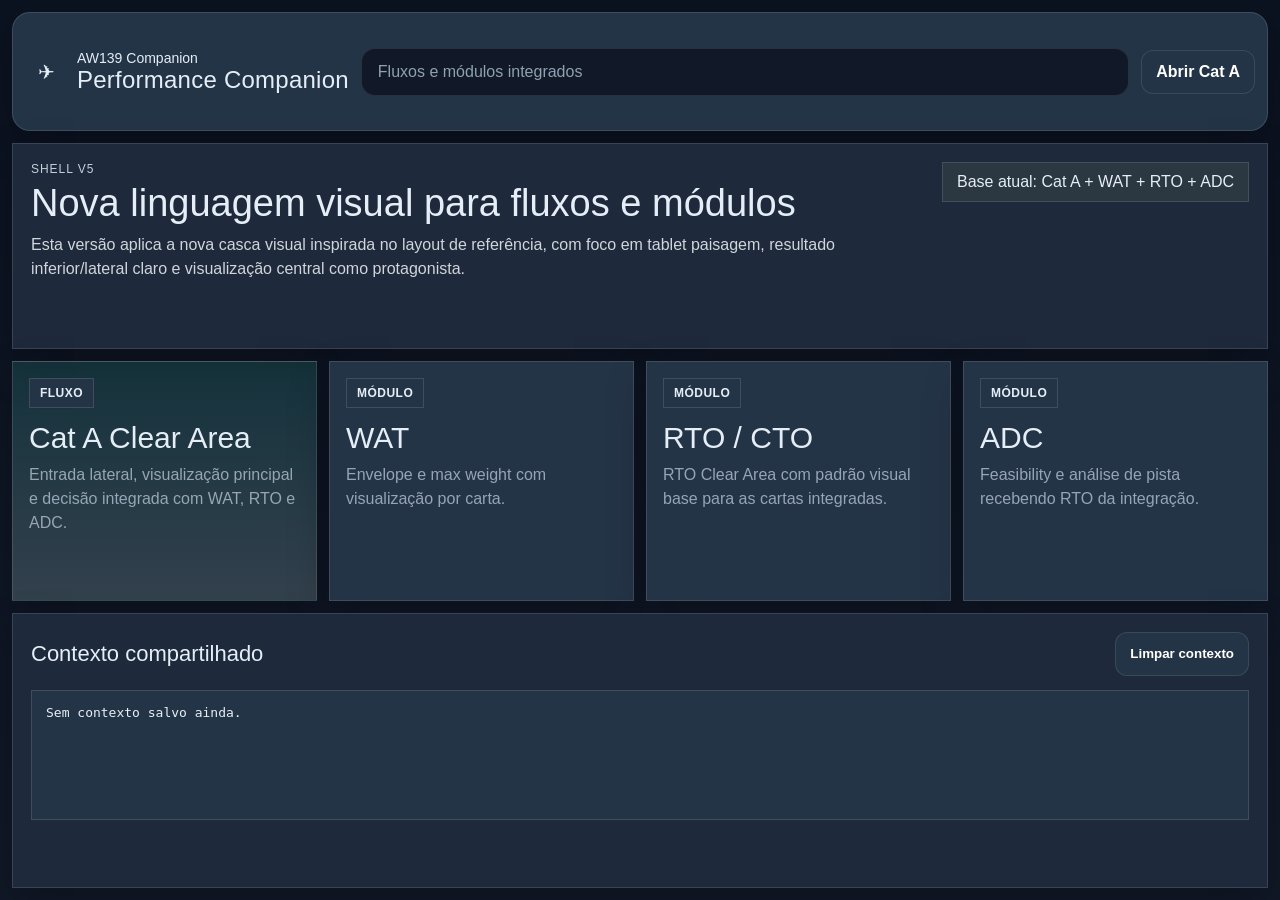
==== commit e5189b2d: "Add files via upload" ====
--- a/index.html
+++ b/index.html
@@ -3,98 +3,62 @@
 <head>
   <meta charset="utf-8">
   <meta name="viewport" content="width=device-width, initial-scale=1, viewport-fit=cover">
-  <meta name="theme-color" content="#0b1220">
-  <title>AW139 Companion</title>
+  <meta name="theme-color" content="#111b26">
+  <title>AW139 Companion — Integração v5</title>
   <link rel="stylesheet" href="styles.css">
 </head>
 <body>
   <main class="home-shell">
     <header class="home-topbar">
       <div class="home-brand">
-        <div class="brand-mark" aria-hidden="true">AW</div>
+        <div class="brand-icon">✈</div>
         <div>
-          <div class="brand-title">AW139 Companion</div>
-          <div class="brand-subtitle">Performance & operational tools</div>
+          <div class="brand-line">AW139 Companion</div>
+          <div class="brand-title">Performance Companion</div>
         </div>
       </div>
+      <div class="home-search">Fluxos e módulos integrados</div>
+      <a class="home-action" href="cata/">Abrir Cat A</a>
     </header>
 
     <section class="hero-panel">
-      <div class="hero-copy">
-        <span class="eyebrow">Fluxo disponível</span>
-        <h1>Pronto para teste com pilotos.</h1>
-        <p>Abra o fluxo principal, retome o último contexto salvo ou acesse diretamente os módulos que já estão operacionais.</p>
-        <div class="hero-actions">
-          <a class="hero-btn primary" href="cata/">Abrir Cat A Clear Area</a>
-          <a class="hero-btn" href="#modules">Abrir módulos</a>
-        </div>
+      <div>
+        <div class="eyebrow">Shell v5</div>
+        <h1>Nova linguagem visual para fluxos e módulos</h1>
+        <p>Esta versão aplica a nova casca visual inspirada no layout de referência, com foco em tablet paisagem, resultado inferior/lateral claro e visualização central como protagonista.</p>
       </div>
-      <aside class="resume-card" id="resumeCard">
-        <span class="resume-tag">Último contexto</span>
-        <h2 id="resumeTitle">Sem contexto salvo</h2>
-        <p id="resumeSummary">Abra um fluxo ou módulo para começar.</p>
-        <div class="resume-chips" id="resumeChips"></div>
-      </aside>
+      <div class="hero-pill">Base atual: Cat A + WAT + RTO + ADC</div>
     </section>
 
-    <section class="home-section">
-      <div class="section-head">
-        <div>
-          <span class="section-kicker">Fluxo operacional</span>
-          <h2>Comece pelo Cat A Clear Area</h2>
-        </div>
-      </div>
-      <div class="flow-grid single-flow">
-        <a class="flow-card featured" href="cata/">
-          <span class="card-tag">Fluxo principal</span>
-          <h3>Cat A Clear Area</h3>
-          <p>WAT, RTO e decisão por ponto em um único fluxo operacional pronto para teste de campo.</p>
-          <span class="card-cta">Abrir fluxo</span>
-        </a>
-      </div>
+    <section class="module-grid">
+      <a class="module-card featured" href="cata/">
+        <span class="module-tag">Fluxo</span>
+        <h2>Cat A Clear Area</h2>
+        <p>Entrada lateral, visualização principal e decisão integrada com WAT, RTO e ADC.</p>
+      </a>
+      <a class="module-card" href="wat/?back=1&return=../index.html">
+        <span class="module-tag">Módulo</span>
+        <h2>WAT</h2>
+        <p>Envelope e max weight com visualização por carta.</p>
+      </a>
+      <a class="module-card" href="rto/?back=1&return=../index.html">
+        <span class="module-tag">Módulo</span>
+        <h2>RTO / CTO</h2>
+        <p>RTO Clear Area com padrão visual base para as cartas integradas.</p>
+      </a>
+      <a class="module-card" href="adc/?back=1&return=../index.html">
+        <span class="module-tag">Módulo</span>
+        <h2>ADC</h2>
+        <p>Feasibility e análise de pista recebendo RTO da integração.</p>
+      </a>
     </section>
 
-    <section class="home-section" id="modules">
-      <div class="section-head split">
-        <div>
-          <span class="section-kicker">Módulos</span>
-          <h2>Abra uma ferramenta específica</h2>
-        </div>
-        <button id="clearContextBtn" class="ghost-btn" type="button">Limpar contexto</button>
+    <section class="context-panel">
+      <div class="section-head">
+        <h3>Contexto compartilhado</h3>
+        <button id="clearContextBtn" class="mini-btn" type="button">Limpar contexto</button>
       </div>
-      <div class="module-grid">
-        <a class="module-card" href="wat/?back=1&return=../index.html">
-          <span class="card-tag">Módulo</span>
-          <h3>WAT</h3>
-          <p>Peso máximo disponível e margem operacional com visualização por gráfico.</p>
-        </a>
-        <a class="module-card" href="rto/?back=1&return=../index.html">
-          <span class="card-tag">Módulo</span>
-          <h3>RTO / CTO</h3>
-          <p>Distância requerida e apoio à decisão por ponto de decolagem.</p>
-        </a>
-        <a class="module-card" href="adc/?back=1&return=../index.html">
-          <span class="card-tag">Módulo</span>
-          <h3>ADC</h3>
-          <p>Carta operacional e análise de viabilidade por pista e cabeceira.</p>
-        </a>
-      </div>
-    </section>
-
-    <section class="home-section utility-grid">
-      <article class="utility-card">
-        <span class="card-tag">Retomada</span>
-        <h3>Continuar de onde parou</h3>
-        <p id="continueText">Ainda não há um último módulo salvo.</p>
-        <a id="continueLink" class="utility-link disabled" href="cata/" aria-disabled="true">Abrir</a>
-      </article>
-      <article class="utility-card">
-        <span class="card-tag">Preferências rápidas</span>
-        <h3>Valores mais usados</h3>
-        <div class="preference-list" id="preferenceList">
-          <span class="empty-state">Sem preferências detectadas ainda.</span>
-        </div>
-      </article>
+      <pre id="ctxBox" class="context-box">Sem contexto salvo ainda.</pre>
     </section>
   </main>
   <script src="shared/home.js"></script>
--- a/styles.css
+++ b/styles.css
@@ -1,158 +1,21 @@
-:root{
-  --bg:#0b1220;
-  --bg2:#111827;
-  --panel:#1e293b;
-  --panel-2:#243447;
-  --panel-3:#162334;
-  --text:#e5eef7;
-  --muted:#a9b8c8;
-  --accent:#2fa7a0;
-  --accent-2:#46c2ba;
-  --line:rgba(255,255,255,.10);
-  --shadow:0 22px 48px rgba(0,0,0,.28);
+:root {
+  --bg: #0B1220;
+  --bg2: #111827;
+  --panel: #1E293B;
+  --card: #1E293B;
+  --card-2: #243447;
+  --text: #E5EEF7;
+  --muted: #A9B8C8;
+  --accent: #2FA7A0;
+  --line: rgba(255,255,255,.12);
+  --shadow: 0 18px 40px rgba(0,0,0,.24);
 }
-*{box-sizing:border-box}
-html,body{height:100%}
-body{
-  margin:0;
-  font-family:Inter,-apple-system,BlinkMacSystemFont,"Segoe UI",Roboto,Helvetica,Arial,sans-serif;
-  color:var(--text);
-  background:
-    radial-gradient(circle at top left, rgba(70,194,186,.09), transparent 28%),
-    linear-gradient(180deg,var(--bg) 0%,var(--bg2) 100%);
-}
-
-a{color:inherit}
-.home-shell{min-height:100%;padding:18px;display:grid;gap:18px;max-width:1480px;margin:0 auto}
-.home-topbar,
-.hero-panel,
-.flow-card,
-.module-card,
-.utility-card,
-.resume-card{
-  border:1px solid var(--line);
-  border-radius:24px;
-  box-shadow:var(--shadow);
-}
-.home-topbar{
-  display:flex;
-  align-items:center;
-  justify-content:space-between;
-  gap:16px;
-  padding:14px 18px;
-  background:rgba(30,41,59,.92);
-  backdrop-filter:blur(12px);
-}
-.home-brand{display:flex;align-items:center;gap:0;min-width:0}
-.brand-mark{display:none}
-.brand-title{font-size:26px;font-weight:700;letter-spacing:.01em}
-.brand-subtitle{font-size:14px;color:var(--muted);margin-top:4px}
-.topbar-actions{display:flex;gap:10px;align-items:center}
-.topbar-btn,.hero-btn,.utility-link,.ghost-btn{
-  border-radius:14px;
-  border:1px solid rgba(255,255,255,.12);
-  min-height:46px;
-  padding:0 16px;
-  display:inline-flex;
-  align-items:center;
-  justify-content:center;
-  text-decoration:none;
-  font-weight:700;
-  cursor:pointer;
-}
-.topbar-btn.primary,.hero-btn.primary{
-  background:linear-gradient(180deg,var(--accent),#248d87);
-  color:#08131a;
-  border-color:rgba(70,194,186,.45);
-}
-.hero-btn,.topbar-btn{background:rgba(255,255,255,.04)}
-.ghost-btn{background:transparent;color:var(--muted)}
-.hero-panel{
-  display:grid;
-  grid-template-columns:minmax(0,1.7fr) minmax(320px,.9fr);
-  gap:18px;
-  padding:24px;
-  background:linear-gradient(180deg,rgba(30,41,59,.98),rgba(22,35,52,.96));
-}
-.eyebrow,.section-kicker,.card-tag,.resume-tag{
-  display:inline-flex;
-  align-items:center;
-  gap:8px;
-  font-size:12px;
-  font-weight:800;
-  letter-spacing:.08em;
-  text-transform:uppercase;
-  color:#c8d7e5;
-}
-.hero-copy h1{margin:10px 0 10px;font-size:46px;line-height:1.02;letter-spacing:-.02em}
-.hero-copy p{margin:0;max-width:760px;color:var(--muted);line-height:1.55;font-size:17px}
-.hero-actions{display:flex;gap:12px;flex-wrap:wrap;margin-top:18px}
-.resume-card{
-  background:linear-gradient(180deg,rgba(47,167,160,.16),rgba(22,35,52,.96));
-  padding:18px;
-  display:grid;
-  gap:12px;
-  align-content:start;
-}
-.resume-card h2{margin:0;font-size:28px;line-height:1.05}
-.resume-card p{margin:0;color:#d8e6f2;line-height:1.5}
-.resume-chips,.preference-list{display:flex;gap:8px;flex-wrap:wrap}
-.chip,.pref-chip{
-  min-height:34px;
-  padding:6px 10px;
-  border-radius:999px;
-  background:rgba(255,255,255,.06);
-  border:1px solid rgba(255,255,255,.08);
-  color:#e6f1f9;
-  font-size:12px;
-}
-.home-section{display:grid;gap:14px}
-.section-head{display:flex;align-items:end;justify-content:space-between;gap:12px}
-.section-head h2{margin:4px 0 0;font-size:30px;line-height:1.06}
-.flow-grid{display:grid;grid-template-columns:repeat(3,minmax(0,1fr));gap:14px}
-.flow-grid.single-flow{grid-template-columns:minmax(0,1fr)}
-.flow-card,.module-card,.utility-card{
-  position:relative;
-  background:linear-gradient(180deg,rgba(36,52,71,.96),rgba(22,35,52,.96));
-  padding:18px;
-  text-decoration:none;
-  display:grid;
-  gap:12px;
-  min-height:188px;
-}
-.flow-card.featured{
-  background:linear-gradient(180deg,rgba(47,167,160,.18),rgba(22,35,52,.98));
-}
-.flow-card.muted{opacity:.88}
-.flow-card h3,.module-card h3,.utility-card h3{margin:0;font-size:28px;line-height:1.08}
-.flow-card p,.module-card p,.utility-card p{margin:0;color:var(--muted);line-height:1.55}
-.card-cta,.card-soon{
-  margin-top:auto;
-  font-weight:700;
-  color:#eff9fb;
-}
-.card-soon{color:#b8c8d6}
-.module-grid{display:grid;grid-template-columns:repeat(3,minmax(0,1fr));gap:14px}
-.utility-grid{display:grid;grid-template-columns:1.1fr 1fr;gap:14px}
-.utility-link{
-  justify-self:start;
-  margin-top:auto;
-  background:rgba(255,255,255,.04);
-}
-.utility-link.disabled{opacity:.45;pointer-events:none}
-.empty-state{color:var(--muted);font-size:14px}
-
-@media (max-width:1120px){
-  .hero-panel{grid-template-columns:1fr}
-  .flow-grid,.module-grid,.utility-grid{grid-template-columns:1fr 1fr}
-}
-@media (max-width:760px){
-  .home-shell{padding:10px;gap:12px}
-  .home-topbar{padding:12px 14px;align-items:flex-start;flex-direction:column}
-  .brand-title{font-size:22px}
-  .hero-copy h1{font-size:34px}
-  .section-head h2{font-size:24px}
-  .flow-grid,.module-grid,.utility-grid{grid-template-columns:1fr}
-  .flow-card,.module-card,.utility-card{min-height:auto}
-  .hero-panel{padding:18px}
-}
+*{box-sizing:border-box}html,body{height:100%}body{margin:0;font-family:Inter,-apple-system,BlinkMacSystemFont,"Segoe UI",Roboto,Helvetica,Arial,sans-serif;color:var(--text);background:linear-gradient(180deg,var(--bg) 0%,var(--bg2) 100%)}
+.home-shell{min-height:100%;padding:12px;display:grid;gap:12px}
+.home-topbar{display:grid;grid-template-columns:auto 1fr auto;gap:12px;align-items:center;background:#243447;border:1px solid var(--line);border-radius:18px;padding:10px 12px;box-shadow:var(--shadow)}
+.home-brand{display:flex;align-items:center;gap:10px}.brand-icon{width:42px;height:42px;border-radius:12px;background:#243447;display:grid;place-items:center;font-size:20px}.brand-line{font-size:14px}.brand-title{font-size:24px;font-weight:300;letter-spacing:.01em}.home-search{height:48px;border-radius:14px;border:1px solid rgba(255,255,255,.1);background:#111827;display:flex;align-items:center;padding:0 16px;color:#8FA1B2}.home-action,.mini-btn{height:44px;border-radius:12px;border:1px solid rgba(255,255,255,.1);background:#243447;color:#fff;text-decoration:none;display:inline-flex;align-items:center;justify-content:center;padding:0 14px;font-weight:700;cursor:pointer}
+.hero-panel,.context-panel{background:#1E293B;border:1px solid var(--line);box-shadow:var(--shadow);padding:18px}.hero-panel{display:flex;justify-content:space-between;gap:12px;align-items:flex-start}.eyebrow{font-size:12px;letter-spacing:.08em;text-transform:uppercase;color:#e0eef8;opacity:.85}.hero-panel h1{margin:8px 0 10px;font-size:38px;line-height:1.02;font-weight:300}.hero-panel p{margin:0;max-width:850px;color:#f2f7fa;opacity:.84;line-height:1.5}.hero-pill{padding:10px 14px;background:#2b3741;border:1px solid rgba(255,255,255,.12);white-space:nowrap}
+.module-grid{display:grid;grid-template-columns:repeat(4,minmax(0,1fr));gap:12px}.module-card{display:block;text-decoration:none;color:inherit;background:#243447;border:1px solid var(--line);box-shadow:var(--shadow);padding:16px;min-height:180px}.module-card.featured{background:linear-gradient(180deg,rgba(47,167,160,.20),rgba(52,66,78,.96))}.module-tag{display:inline-block;padding:7px 10px;background:#243447;border:1px solid rgba(255,255,255,.12);font-size:12px;font-weight:800;letter-spacing:.04em;text-transform:uppercase}.module-card h2{margin:14px 0 10px;font-size:30px;font-weight:300;line-height:1.04}.module-card p{margin:0;color:#A9B8C8;opacity:.86;line-height:1.5}
+.section-head{display:flex;align-items:center;justify-content:space-between;gap:10px}.section-head h3{margin:0;font-size:22px;font-weight:300}.context-box{margin:14px 0 0;background:#243447;border:1px solid rgba(255,255,255,.12);padding:14px;min-height:130px;white-space:pre-wrap;overflow:auto;color:#e8f0f6}
+@media(max-width:1100px){.module-grid{grid-template-columns:repeat(2,minmax(0,1fr))}.hero-panel{flex-direction:column}.home-topbar{grid-template-columns:1fr}}
+@media(max-width:680px){.home-shell{padding:8px}.module-grid{grid-template-columns:1fr}.hero-panel h1{font-size:28px}.brand-title{font-size:18px}}
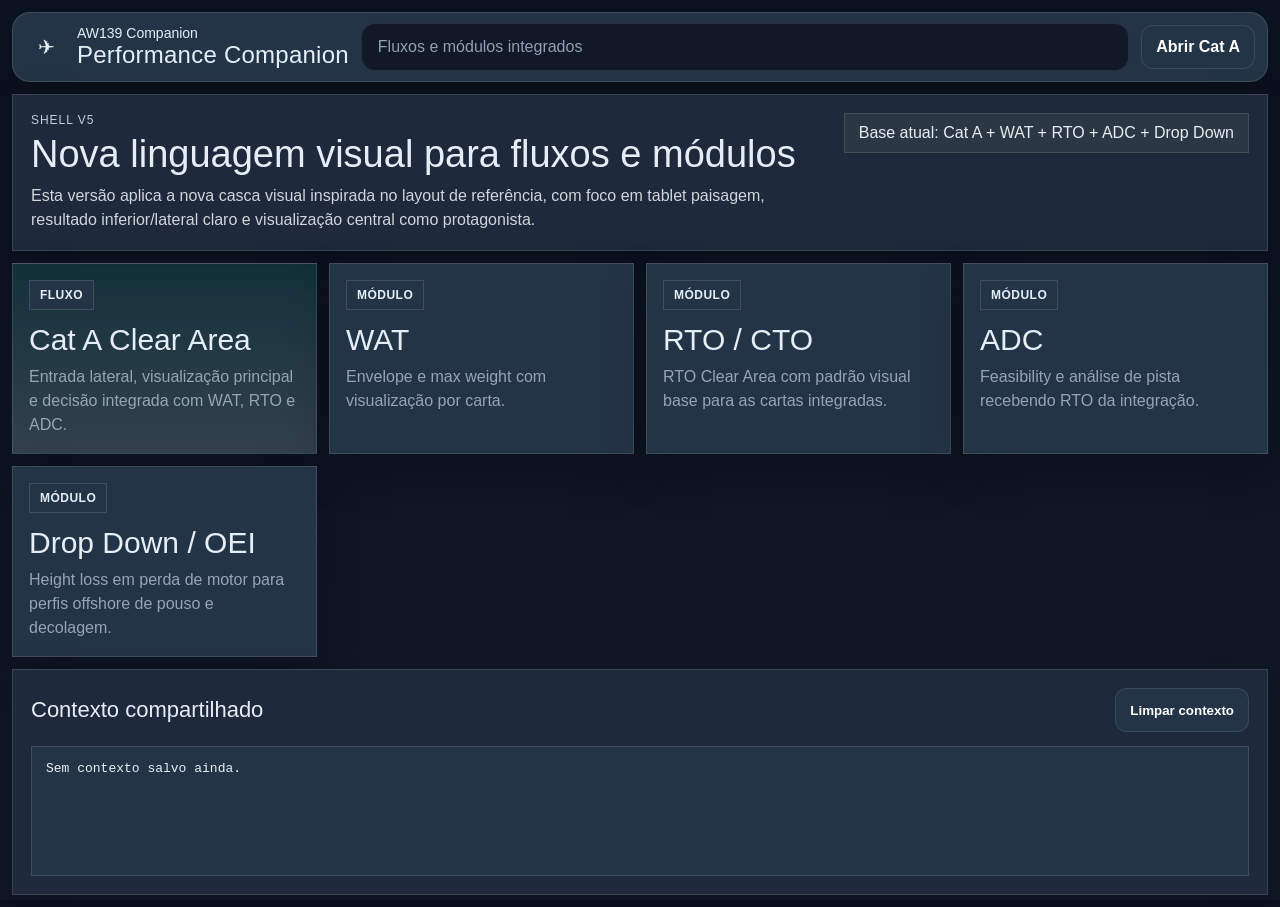
==== commit fd44743a: "Expose dropdown module on home" ====
--- a/index.html
+++ b/index.html
@@ -27,7 +27,7 @@
         <h1>Nova linguagem visual para fluxos e módulos</h1>
         <p>Esta versão aplica a nova casca visual inspirada no layout de referência, com foco em tablet paisagem, resultado inferior/lateral claro e visualização central como protagonista.</p>
       </div>
-      <div class="hero-pill">Base atual: Cat A + WAT + RTO + ADC</div>
+      <div class="hero-pill">Base atual: Cat A + WAT + RTO + ADC + Drop Down</div>
     </section>
 
     <section class="module-grid">
@@ -51,6 +51,11 @@
         <h2>ADC</h2>
         <p>Feasibility e análise de pista recebendo RTO da integração.</p>
       </a>
+      <a class="module-card" href="dropdown/">
+        <span class="module-tag">Módulo</span>
+        <h2>Drop Down / OEI</h2>
+        <p>Height loss em perda de motor para perfis offshore de pouso e decolagem.</p>
+      </a>
     </section>
 
     <section class="context-panel">
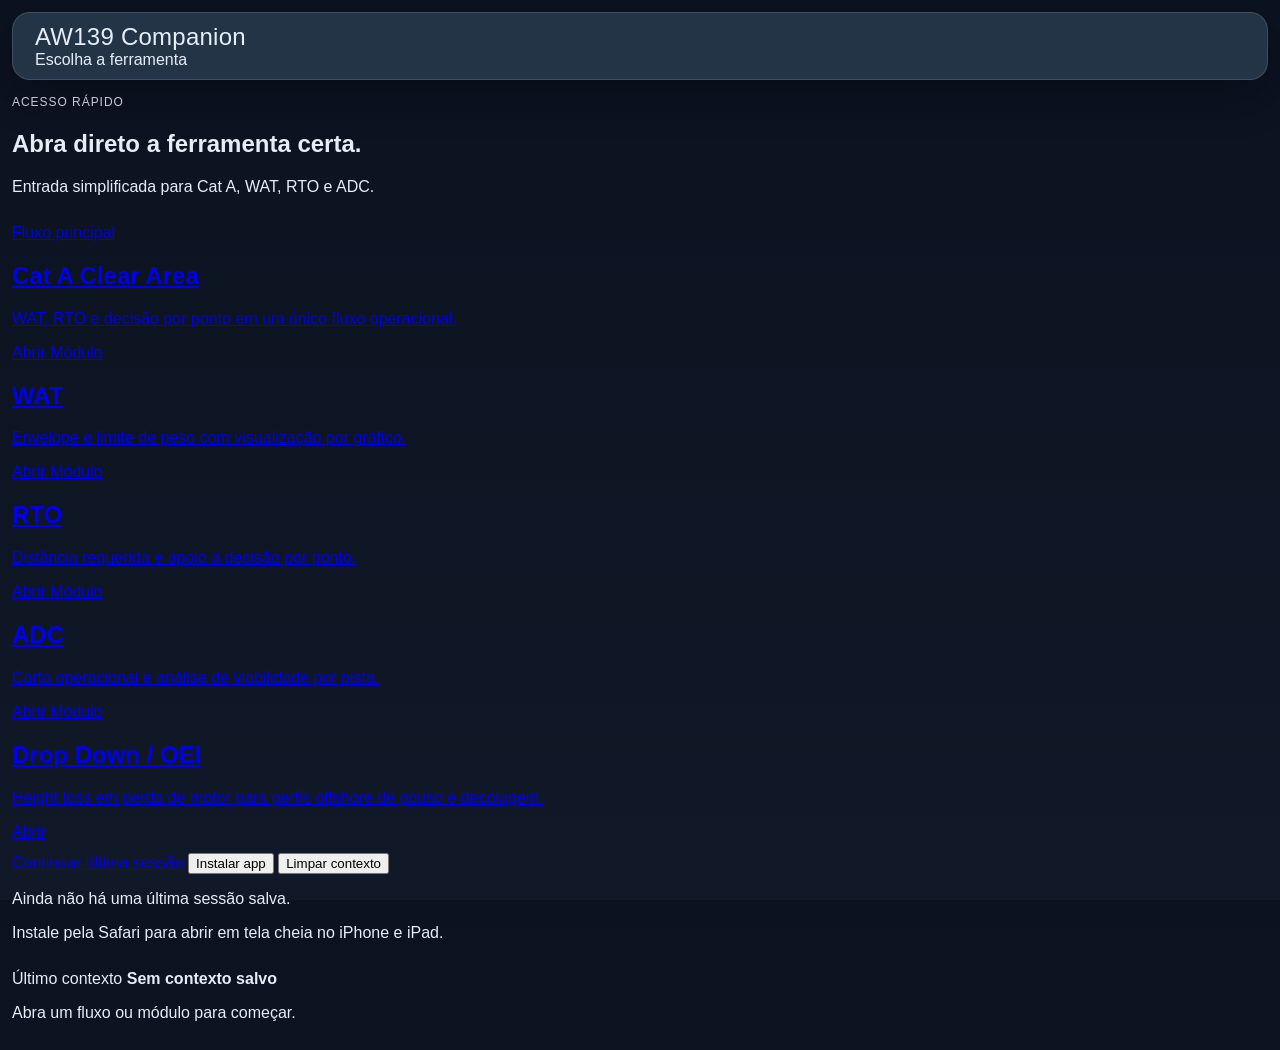
==== commit 83b8f110: "Restore uploaded shell and add dropdown card" ====
--- a/index.html
+++ b/index.html
@@ -3,69 +3,92 @@
 <head>
   <meta charset="utf-8">
   <meta name="viewport" content="width=device-width, initial-scale=1, viewport-fit=cover">
-  <meta name="theme-color" content="#111b26">
-  <title>AW139 Companion — Integração v5</title>
+  <meta name="theme-color" content="#0b1220">
+  <meta name="apple-mobile-web-app-capable" content="yes">
+  <meta name="apple-mobile-web-app-status-bar-style" content="black-translucent">
+  <meta name="apple-mobile-web-app-title" content="AW139">
+  <title>AW139 Companion</title>
+  <link rel="manifest" href="manifest.webmanifest">
+  <link rel="icon" type="image/png" sizes="32x32" href="assets/icon-32.png">
+  <link rel="apple-touch-icon" sizes="180x180" href="assets/icon-180.png">
   <link rel="stylesheet" href="styles.css">
+  <link rel="stylesheet" href="shared/pwa.css">
 </head>
 <body>
-  <main class="home-shell">
+  <main class="home-shell home-shell-minimal">
     <header class="home-topbar">
       <div class="home-brand">
-        <div class="brand-icon">✈</div>
+        <div class="brand-mark" aria-hidden="true"><img src="assets/icon-192.png" alt=""></div>
         <div>
-          <div class="brand-line">AW139 Companion</div>
-          <div class="brand-title">Performance Companion</div>
+          <div class="brand-title">AW139 Companion</div>
+          <div class="brand-subtitle">Escolha a ferramenta</div>
         </div>
       </div>
-      <div class="home-search">Fluxos e módulos integrados</div>
-      <a class="home-action" href="cata/">Abrir Cat A</a>
     </header>
 
-    <section class="hero-panel">
-      <div>
-        <div class="eyebrow">Shell v5</div>
-        <h1>Nova linguagem visual para fluxos e módulos</h1>
-        <p>Esta versão aplica a nova casca visual inspirada no layout de referência, com foco em tablet paisagem, resultado inferior/lateral claro e visualização central como protagonista.</p>
-      </div>
-      <div class="hero-pill">Base atual: Cat A + WAT + RTO + ADC + Drop Down</div>
+    <section class="launcher-hero">
+      <span class="eyebrow">Acesso rápido</span>
+      <h1>Abra direto a ferramenta certa.</h1>
+      <p>Entrada simplificada para Cat A, WAT, RTO e ADC.</p>
     </section>
 
-    <section class="module-grid">
-      <a class="module-card featured" href="cata/">
-        <span class="module-tag">Fluxo</span>
+    <section class="launcher-grid" aria-label="Ferramentas principais">
+      <a class="launcher-card featured" href="cata/">
+        <span class="card-tag">Fluxo principal</span>
         <h2>Cat A Clear Area</h2>
-        <p>Entrada lateral, visualização principal e decisão integrada com WAT, RTO e ADC.</p>
+        <p>WAT, RTO e decisão por ponto em um único fluxo operacional.</p>
+        <span class="card-cta">Abrir</span>
       </a>
-      <a class="module-card" href="wat/?back=1&return=../index.html">
-        <span class="module-tag">Módulo</span>
+
+      <a class="launcher-card" href="wat/?back=1&return=../index.html">
+        <span class="card-tag">Módulo</span>
         <h2>WAT</h2>
-        <p>Envelope e max weight com visualização por carta.</p>
+        <p>Envelope e limite de peso com visualização por gráfico.</p>
+        <span class="card-cta">Abrir</span>
       </a>
-      <a class="module-card" href="rto/?back=1&return=../index.html">
-        <span class="module-tag">Módulo</span>
-        <h2>RTO / CTO</h2>
-        <p>RTO Clear Area com padrão visual base para as cartas integradas.</p>
+
+      <a class="launcher-card" href="rto/?back=1&return=../index.html">
+        <span class="card-tag">Módulo</span>
+        <h2>RTO</h2>
+        <p>Distância requerida e apoio à decisão por ponto.</p>
+        <span class="card-cta">Abrir</span>
       </a>
-      <a class="module-card" href="adc/?back=1&return=../index.html">
-        <span class="module-tag">Módulo</span>
+
+      <a class="launcher-card" href="adc/?back=1&return=../index.html">
+        <span class="card-tag">Módulo</span>
         <h2>ADC</h2>
-        <p>Feasibility e análise de pista recebendo RTO da integração.</p>
+        <p>Carta operacional e análise de viabilidade por pista.</p>
+        <span class="card-cta">Abrir</span>
       </a>
-      <a class="module-card" href="dropdown/">
-        <span class="module-tag">Módulo</span>
+
+      <a class="launcher-card" href="dropdown/">
+        <span class="card-tag">Módulo</span>
         <h2>Drop Down / OEI</h2>
         <p>Height loss em perda de motor para perfis offshore de pouso e decolagem.</p>
+        <span class="card-cta">Abrir</span>
       </a>
     </section>
 
-    <section class="context-panel">
-      <div class="section-head">
-        <h3>Contexto compartilhado</h3>
-        <button id="clearContextBtn" class="mini-btn" type="button">Limpar contexto</button>
+    <section class="utility-panel">
+      <div class="utility-actions">
+        <a id="continueLink" class="quick-action disabled" href="cata/" aria-disabled="true">Continuar última sessão</a>
+        <button id="installGuideBtn" class="quick-action" type="button">Instalar app</button>
+        <button id="clearContextBtn" class="quick-action" type="button">Limpar contexto</button>
       </div>
-      <pre id="ctxBox" class="context-box">Sem contexto salvo ainda.</pre>
+      <p id="continueText" class="utility-note">Ainda não há uma última sessão salva.</p>
+      <p id="installStatusText" class="utility-note">Instale pela Safari para abrir em tela cheia no iPhone e iPad.</p>
+    </section>
+
+    <section id="resumeCard" class="resume-inline">
+      <div class="resume-inline-head">
+        <span class="resume-tag">Último contexto</span>
+        <strong id="resumeTitle">Sem contexto salvo</strong>
+      </div>
+      <p id="resumeSummary">Abra um fluxo ou módulo para começar.</p>
+      <div class="resume-chips" id="resumeChips"></div>
     </section>
   </main>
+  <script src="shared/pwa.js"></script>
   <script src="shared/home.js"></script>
 </body>
 </html>
